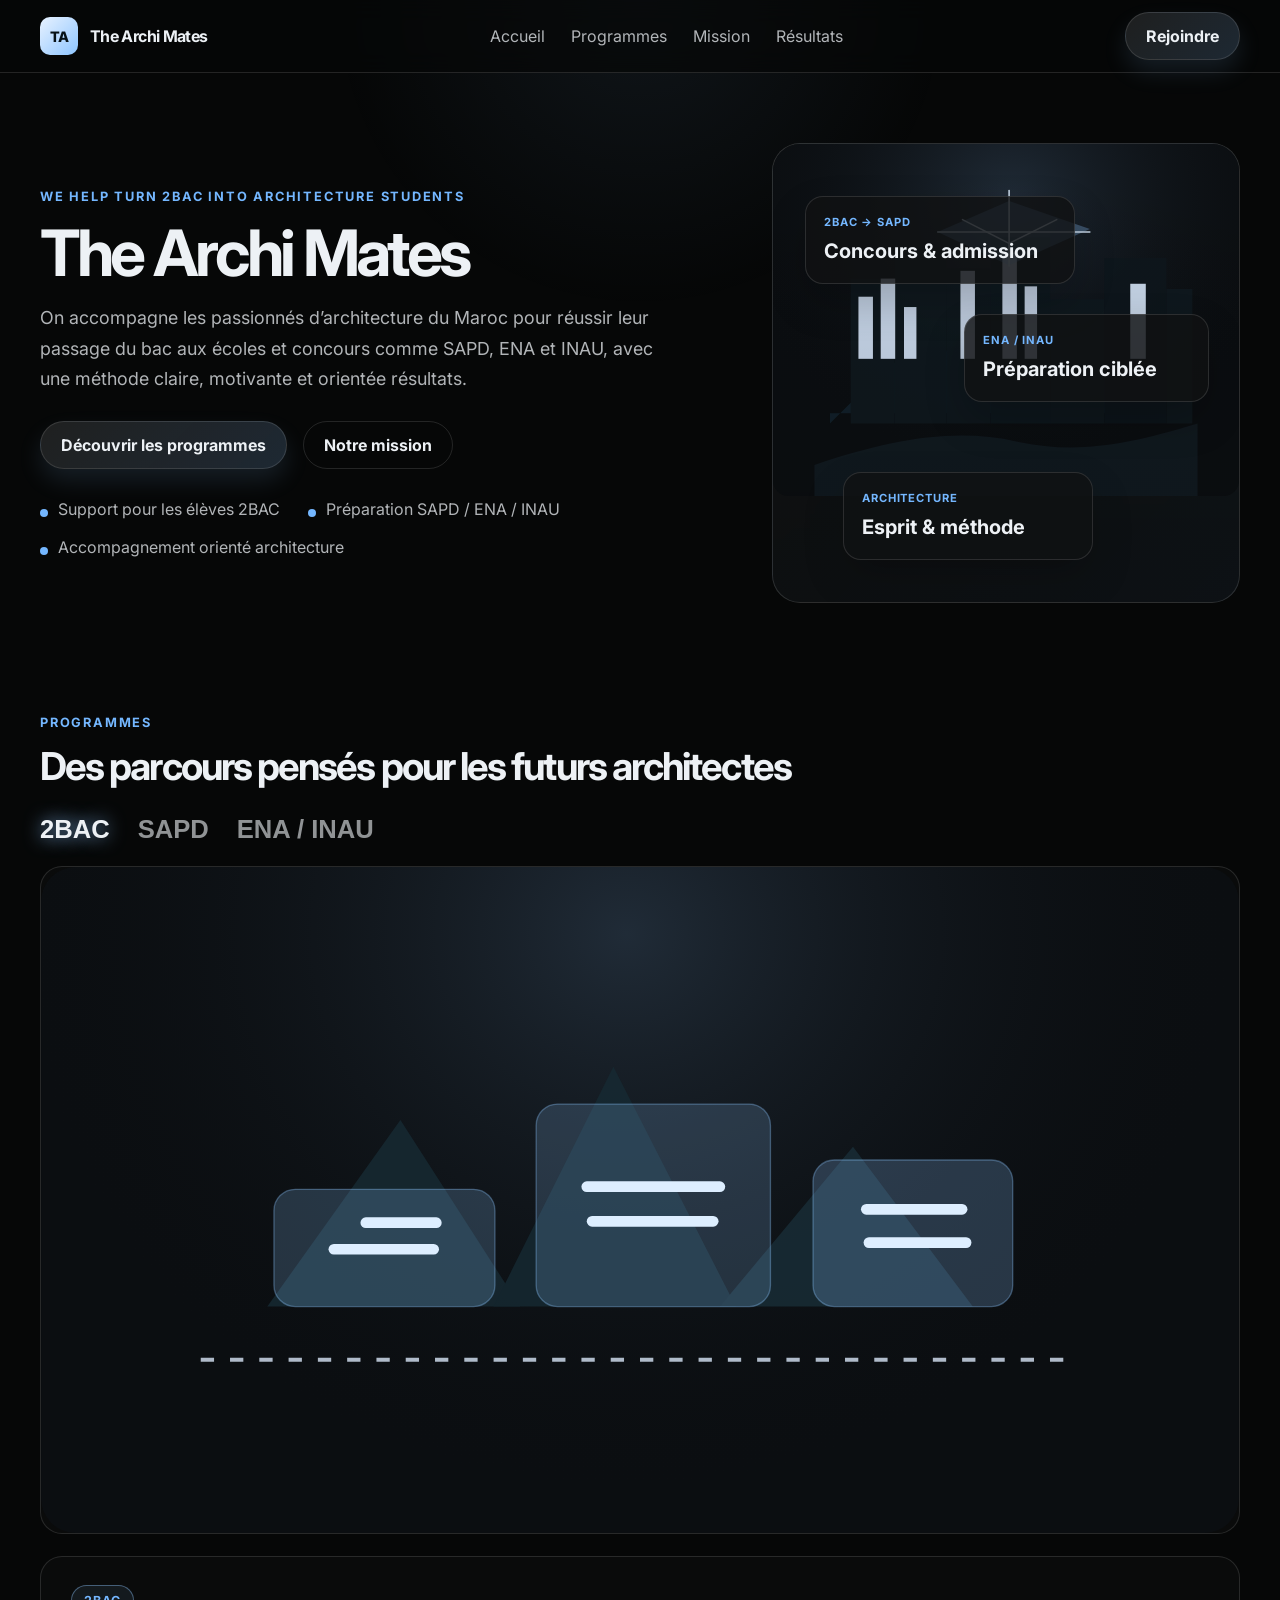
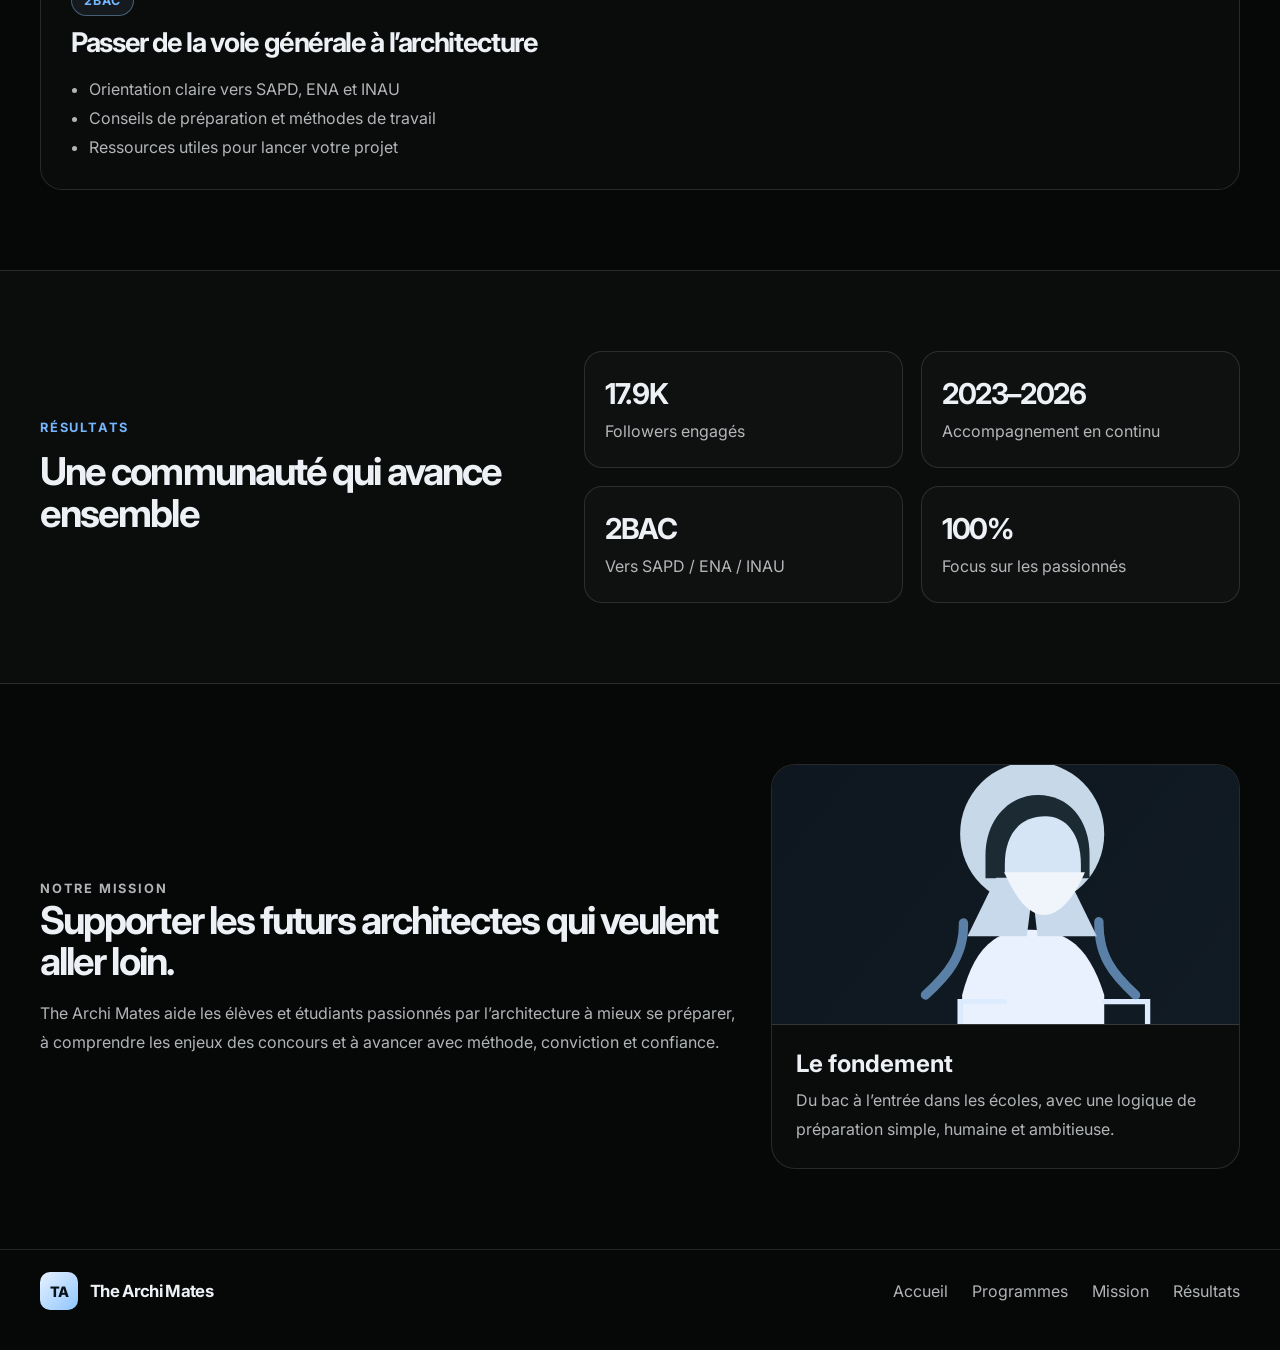
==== index.html @ 54a51231 "first commit" ====
<!DOCTYPE html>
<html lang="fr">
  <head>
    <meta charset="UTF-8" />
    <meta name="viewport" content="width=device-width, initial-scale=1.0" />
    <title>The Archimates</title>
    <meta name="description" content="The Archimates — La plateforme des futurs architectes au Maroc." />
    <link rel="preconnect" href="https://fonts.googleapis.com" />
    <link rel="preconnect" href="https://fonts.gstatic.com" crossorigin />
    <link href="https://fonts.googleapis.com/css2?family=Inter:wght@400;500;600;700;800;900&display=swap" rel="stylesheet" />
    <link rel="stylesheet" href="styles.css" />
  </head>
  <body>
    <header class="topbar">
      <div class="container nav-wrap">
        <div class="brand">
          <div class="brand-mark">TA</div>
          <span>The Archi Mates</span>
        </div>

        <nav class="main-nav" aria-label="Navigation principale">
          <a href="#accueil">Accueil</a>
          <a href="#programmes">Programmes</a>
          <a href="#missions">Mission</a>
          <a href="#resultats">Résultats</a>
        </nav>

        <a href="#programmes" class="button button-primary">Rejoindre</a>
      </div>
    </header>

    <main id="accueil">
      <section class="hero">
        <div class="container hero-grid">
          <div class="hero-copy">
            <p class="eyebrow">We help turn 2BAC into architecture students</p>
            <h1>The Archi Mates</h1>
            <p class="subtitle">
              On accompagne les passionnés d’architecture du Maroc pour réussir leur passage du bac aux écoles et concours
              comme SAPD, ENA et INAU, avec une méthode claire, motivante et orientée résultats.
            </p>

            <div class="cta-row">
              <a href="#programmes" class="button button-primary">Découvrir les programmes</a>
              <a href="#missions" class="button button-secondary">Notre mission</a>
            </div>

            <ul class="trust-list">
              <li>Support pour les élèves 2BAC</li>
              <li>Préparation SAPD / ENA / INAU</li>
              <li>Accompagnement orienté architecture</li>
            </ul>
          </div>

          <div class="hero-visual" aria-label="Illustration de The Archi Mates">
            <img src="assets/hero-architecture.svg" alt="Illustration architecturale The Archi Mates" />
            <div class="visual-card card-one">
              <span class="mini-label">2BAC → SAPD</span>
              <strong>Concours & admission</strong>
            </div>
            <div class="visual-card card-two">
              <span class="mini-label">ENA / INAU</span>
              <strong>Préparation ciblée</strong>
            </div>
            <div class="visual-card card-three">
              <span class="mini-label">Architecture</span>
              <strong>Esprit & méthode</strong>
            </div>
          </div>
        </div>
      </section>

      <section class="section container" id="programmes">
        <div class="section-heading">
          <p class="eyebrow">Programmes</p>
          <h2>Des parcours pensés pour les futurs architectes</h2>
        </div>

        <div class="tabs-wrap" aria-label="Programmes par profil">
          <div class="profile-tabs" role="tablist">
            <button class="tab active" type="button" data-profile="bachelier" aria-selected="true">2BAC</button>
            <button class="tab" type="button" data-profile="etudiant" aria-selected="false">SAPD</button>
            <button class="tab" type="button" data-profile="architecte" aria-selected="false">ENA / INAU</button>
          </div>
        </div>

        <div class="profile-panels">
          <div class="program-visual-wrap">
            <img src="assets/programmes-visual.svg" alt="Visual of programmes" />
          </div>

          <article class="profile-panel active" data-panel="bachelier">
            <div class="panel-header">
              <span class="pill">2BAC</span>
              <h3>Passer de la voie générale à l’architecture</h3>
            </div>
            <ul>
              <li>Orientation claire vers SAPD, ENA et INAU</li>
              <li>Conseils de préparation et méthodes de travail</li>
              <li>Ressources utiles pour lancer votre projet</li>
            </ul>
          </article>

          <article class="profile-panel" data-panel="etudiant">
            <div class="panel-header">
              <span class="pill">SAPD</span>
              <h3>Renforcer son dossier et sa préparation</h3>
            </div>
            <ul>
              <li>Préparation ciblée aux concours et admissions</li>
              <li>Approche pratique pour mieux comprendre les épreuves</li>
              <li>Suivi motivant pour progresser avec confiance</li>
            </ul>
          </article>

          <article class="profile-panel" data-panel="architecte">
            <div class="panel-header">
              <span class="pill">ENA / INAU</span>
              <h3>Se donner les meilleures chances d’intégration</h3>
            </div>
            <ul>
              <li>Accompagnement sur les attentes institutionnelles</li>
              <li>Conseils pour développer une vraie préparation</li>
              <li>Support pour les profils ambitieux et motivés</li>
            </ul>
          </article>
        </div>
      </section>

      <section class="section dark-section" id="resultats">
        <div class="container results-grid">
          <div class="section-heading left">
            <p class="eyebrow">Résultats</p>
            <h2>Une communauté qui avance ensemble</h2>
          </div>

          <div class="stats-grid">
            <div class="stat-card">
              <strong>17.9K</strong>
              <span>Followers engagés</span>
            </div>
            <div class="stat-card">
              <strong>2023–2026</strong>
              <span>Accompagnement en continu</span>
            </div>
            <div class="stat-card">
              <strong>2BAC</strong>
              <span>Vers SAPD / ENA / INAU</span>
            </div>
            <div class="stat-card">
              <strong>100%</strong>
              <span>Focus sur les passionnés</span>
            </div>
          </div>
        </div>
      </section>

      <section class="section container" id="missions">
        <div class="mission-grid">
          <div>
            <p class="eyebrow">Notre mission</p>
            <h2>Supporter les futurs architectes qui veulent aller loin.</h2>
            <p>
              The Archi Mates aide les élèves et étudiants passionnés par l’architecture à mieux se préparer, à comprendre les
              enjeux des concours et à avancer avec méthode, conviction et confiance.
            </p>
          </div>

          <div class="founder-card">
            <img src="assets/founder-portrait.svg" alt="Portrait du fondateur" class="founder-image" />
            <div class="founder-copy">
              <h3>Le fondement</h3>
              <p>Du bac à l’entrée dans les écoles, avec une logique de préparation simple, humaine et ambitieuse.</p>
            </div>
          </div>
        </div>
      </section>
    </main>

    <footer class="site-footer">
      <div class="container footer-wrap">
        <div>
          <div class="brand footer-brand">
            <div class="brand-mark">TA</div>
            <span>The Archi Mates</span>
          </div>
        </div>

        <div class="footer-links">
          <a href="#accueil">Accueil</a>
          <a href="#programmes">Programmes</a>
          <a href="#missions">Mission</a>
          <a href="#resultats">Résultats</a>
        </div>
      </div>
    </footer>

    <script src="script.js"></script>
  </body>
</html>
---- styles.css ----
:root {
  --bg: #060707;
  --bg-soft: #101213;
  --panel: rgba(255, 255, 255, 0.04);
  --panel-strong: rgba(255, 255, 255, 0.06);
  --line: rgba(255, 255, 255, 0.12);
  --text: #edf1f5;
  --muted: rgba(237, 241, 245, 0.74);
  --soft: rgba(237, 241, 245, 0.6);
  --accent: #8ec5ff;
  --accent-strong: #74b7ff;
  --shadow: rgba(0, 0, 0, 0.35);
}

* {
  box-sizing: border-box;
}

html {
  scroll-behavior: smooth;
}

body {
  margin: 0;
  background: var(--bg);
  color: var(--text);
  font-family: "Inter", "Segoe UI", sans-serif;
}

img {
  max-width: 100%;
  display: block;
}

body::before {
  content: "";
  position: fixed;
  inset: 0;
  background: radial-gradient(circle at top, rgba(142, 197, 255, 0.08), transparent 28%);
  pointer-events: none;
}

.container {
  width: min(1200px, calc(100% - 40px));
  margin: 0 auto;
}

.topbar {
  position: sticky;
  top: 0;
  z-index: 10;
  background: rgba(6, 7, 7, 0.72);
  backdrop-filter: blur(12px);
  border-bottom: 1px solid var(--line);
}

.nav-wrap {
  display: flex;
  align-items: center;
  justify-content: space-between;
  min-height: 72px;
  gap: 20px;
}

.brand {
  display: inline-flex;
  align-items: center;
  gap: 12px;
  font-weight: 700;
  letter-spacing: -0.04em;
}

.brand-mark {
  width: 38px;
  height: 38px;
  display: grid;
  place-items: center;
  background: linear-gradient(135deg, #e8f2ff, #8ec5ff);
  color: #081217;
  border-radius: 10px;
  font-size: 0.9rem;
  font-weight: 800;
}

.main-nav {
  display: flex;
  align-items: center;
  gap: 26px;
}

.main-nav a,
.footer-links a {
  color: var(--muted);
  text-decoration: none;
  transition: color 0.2s ease;
}

.main-nav a:hover,
.footer-links a:hover {
  color: var(--text);
}

.button {
  display: inline-flex;
  align-items: center;
  justify-content: center;
  min-height: 48px;
  padding: 0 20px;
  border-radius: 999px;
  border: 1px solid var(--line);
  text-decoration: none;
  font-weight: 700;
  transition: transform 0.2s ease, box-shadow 0.2s ease;
}

.button:hover {
  transform: translateY(-1px);
}

.button-primary {
  background: linear-gradient(135deg, rgba(255,255,255,0.1), rgba(142,197,255,0.18));
  color: var(--text);
  box-shadow: 0 12px 24px rgba(142, 197, 255, 0.12);
}

.button-secondary {
  background: transparent;
  color: var(--text);
}

.hero {
  padding: 70px 0 32px;
}

.hero-grid {
  display: grid;
  grid-template-columns: 1.2fr 0.8fr;
  align-items: center;
  gap: 30px;
}

.eyebrow {
  margin: 0 0 16px;
  font-size: 0.8rem;
  letter-spacing: 0.14em;
  text-transform: uppercase;
  color: var(--accent-strong);
  font-weight: 700;
}

h1 {
  margin: 0;
  font-size: clamp(2.6rem, 5vw, 5rem);
  line-height: 1.02;
  letter-spacing: -0.06em;
}

.subtitle {
  max-width: 640px;
  margin-top: 18px;
  color: var(--muted);
  font-size: 1.12rem;
  line-height: 1.7;
}

.cta-row {
  display: flex;
  flex-wrap: wrap;
  gap: 16px;
  margin-top: 26px;
}

.trust-list {
  list-style: none;
  margin: 30px 0 0;
  padding: 0;
  display: flex;
  flex-wrap: wrap;
  gap: 18px 28px;
  color: var(--muted);
}

.trust-list li {
  position: relative;
  padding-left: 18px;
}

.trust-list li::before {
  content: "";
  position: absolute;
  left: 0;
  top: 0.62em;
  width: 8px;
  height: 8px;
  border-radius: 50%;
  background: var(--accent-strong);
}

.hero-visual {
  position: relative;
  min-height: 460px;
  border: 1px solid var(--line);
  border-radius: 28px;
  background: linear-gradient(135deg, rgba(255,255,255,0.04), rgba(142,197,255,0.07));
  overflow: hidden;
}

.hero-visual img {
  width: 100%;
  height: 100%;
  object-fit: cover;
  display: block;
}

.hero-visual::before {
  content: "";
  position: absolute;
  inset: 0;
  background: linear-gradient(180deg, rgba(0,0,0,0), rgba(0,0,0,0.14));
}

.visual-card {
  position: absolute;
  display: flex;
  flex-direction: column;
  gap: 8px;
  background: rgba(16, 18, 19, 0.82);
  border: 1px solid var(--line);
  border-radius: 18px;
  padding: 18px 18px;
  box-shadow: 0 18px 40px rgba(0,0,0,0.2);
}

.card-one {
  left: 32px;
  top: 52px;
  width: 270px;
}

.card-two {
  right: 30px;
  top: 170px;
  width: 245px;
}

.card-three {
  left: 70px;
  bottom: 42px;
  width: 250px;
}

.mini-label {
  font-size: 0.7rem;
  text-transform: uppercase;
  letter-spacing: 0.08em;
  color: var(--accent-strong);
  font-weight: 700;
}

.visual-card strong {
  font-size: 1.25rem;
  line-height: 1.4;
}

.section {
  padding: 80px 0;
}

.section-heading {
  margin-bottom: 28px;
}

.section-heading h2 {
  margin: 0;
  font-size: clamp(2rem, 3vw, 3rem);
  line-height: 1.08;
  letter-spacing: -0.05em;
}

.tabs-wrap {
  margin-bottom: 22px;
}

.profile-tabs {
  display: flex;
  flex-wrap: wrap;
  gap: 18px 28px;
}

.tab {
  background: transparent;
  color: var(--soft);
  border: none;
  font-size: clamp(1.2rem, 2vw, 2rem);
  font-weight: 700;
  cursor: pointer;
  padding: 0;
  transition: color 0.2s ease, transform 0.2s ease;
}

.tab:hover {
  color: var(--text);
}

.tab.active {
  color: var(--text);
  text-shadow: 0 0 18px rgba(142,197,255,0.8);
}

.program-visual-wrap {
  margin-bottom: 22px;
  border: 1px solid var(--line);
  border-radius: 22px;
  overflow: hidden;
  background: rgba(255,255,255,0.02);
}

.program-visual-wrap img {
  display: block;
  width: 100%;
  height: auto;
}

.profile-panel {
  display: none;
  padding: 28px 30px;
  border: 1px solid var(--line);
  border-radius: 22px;
  background: rgba(255, 255, 255, 0.02);
}

.profile-panel.active {
  display: block;
}

.panel-header {
  display: flex;
  flex-direction: column;
  gap: 10px;
  margin-bottom: 16px;
}

.pill {
  display: inline-flex;
  width: fit-content;
  padding: 7px 12px;
  border-radius: 999px;
  border: 1px solid rgba(142,197,255,0.4);
  background: rgba(142,197,255,0.08);
  color: var(--accent-strong);
  font-size: 0.78rem;
  font-weight: 700;
  letter-spacing: 0.08em;
  text-transform: uppercase;
}

.profile-panel h3 {
  margin: 0;
  font-size: clamp(1.7rem, 2vw, 2.5rem);
  letter-spacing: -0.05em;
}

.profile-panel ul {
  margin: 0;
  padding-left: 18px;
  color: var(--muted);
  line-height: 1.8;
}

.dark-section {
  background: rgba(255, 255, 255, 0.02);
  border-top: 1px solid var(--line);
  border-bottom: 1px solid var(--line);
}

.results-grid {
  display: grid;
  grid-template-columns: 1fr 1.3fr;
  gap: 20px 40px;
  align-items: center;
}

.left {
  margin: 0;
}

.stats-grid {
  display: grid;
  grid-template-columns: repeat(2, minmax(180px, 1fr));
  gap: 18px;
}

.stat-card {
  padding: 24px 20px;
  border: 1px solid var(--line);
  border-radius: 18px;
  background: rgba(255,255,255,0.02);
}

.stat-card strong {
  display: block;
  font-size: clamp(1.8rem, 2vw, 2.5rem);
  margin-bottom: 8px;
  letter-spacing: -0.05em;
}

.stat-card span {
  color: var(--muted);
  line-height: 1.5;
}

.mission-grid {
  display: grid;
  grid-template-columns: 1.2fr 0.8fr;
  gap: 28px;
  align-items: center;
}

.mission-grid h2 {
  margin: 0 0 16px;
  font-size: clamp(2.2rem, 3vw, 3.2rem);
  line-height: 1.08;
  letter-spacing: -0.05em;
}

.mission-grid p {
  color: var(--muted);
  line-height: 1.8;
  margin: 0;
}

.founder-card {
  border: 1px solid var(--line);
  border-radius: 24px;
  overflow: hidden;
  background: rgba(255,255,255,0.02);
}

.founder-image {
  display: block;
  width: 100%;
  height: 260px;
  object-fit: cover;
  background: linear-gradient(135deg, rgba(255,255,255,0.06), rgba(142,197,255,0.12));
  border-bottom: 1px solid var(--line);
}

.founder-copy {
  padding: 24px;
}

.founder-copy h3 {
  margin: 0 0 8px;
  font-size: 1.5rem;
}

.site-footer {
  border-top: 1px solid var(--line);
  padding: 22px 0 40px;
}

.footer-wrap {
  display: flex;
  justify-content: space-between;
  align-items: center;
  gap: 20px;
}

.footer-brand {
  font-size: 1.05rem;
}

.footer-links {
  display: flex;
  flex-wrap: wrap;
  gap: 16px 24px;
}

@media (max-width: 860px) {
  .nav-wrap,
  .hero-grid,
  .results-grid,
  .mission-grid,
  .footer-wrap {
    grid-template-columns: 1fr;
    display: grid;
  }

  .nav-wrap {
    justify-content: stretch;
    padding: 16px 0;
  }

  .main-nav {
    overflow-x: auto;
    white-space: nowrap;
    gap: 18px;
  }

  .button {
    width: fit-content;
  }

  .hero {
    padding-top: 50px;
  }
}

@media (max-width: 640px) {
  .container {
    width: min(100% - 24px, 1200px);
  }

  .button {
    width: 100%;
  }

  .cta-row {
    flex-direction: column;
  }

  .stats-grid {
    grid-template-columns: 1fr;
  }

  .hero-visual {
    min-height: 360px;
  }

  .card-one,
  .card-two,
  .card-three {
    width: calc(100% - 40px);
    left: 20px;
    right: 20px;
  }

  .card-one { top: 30px; }
  .card-two { top: 160px; }
  .card-three { bottom: 24px; }
}
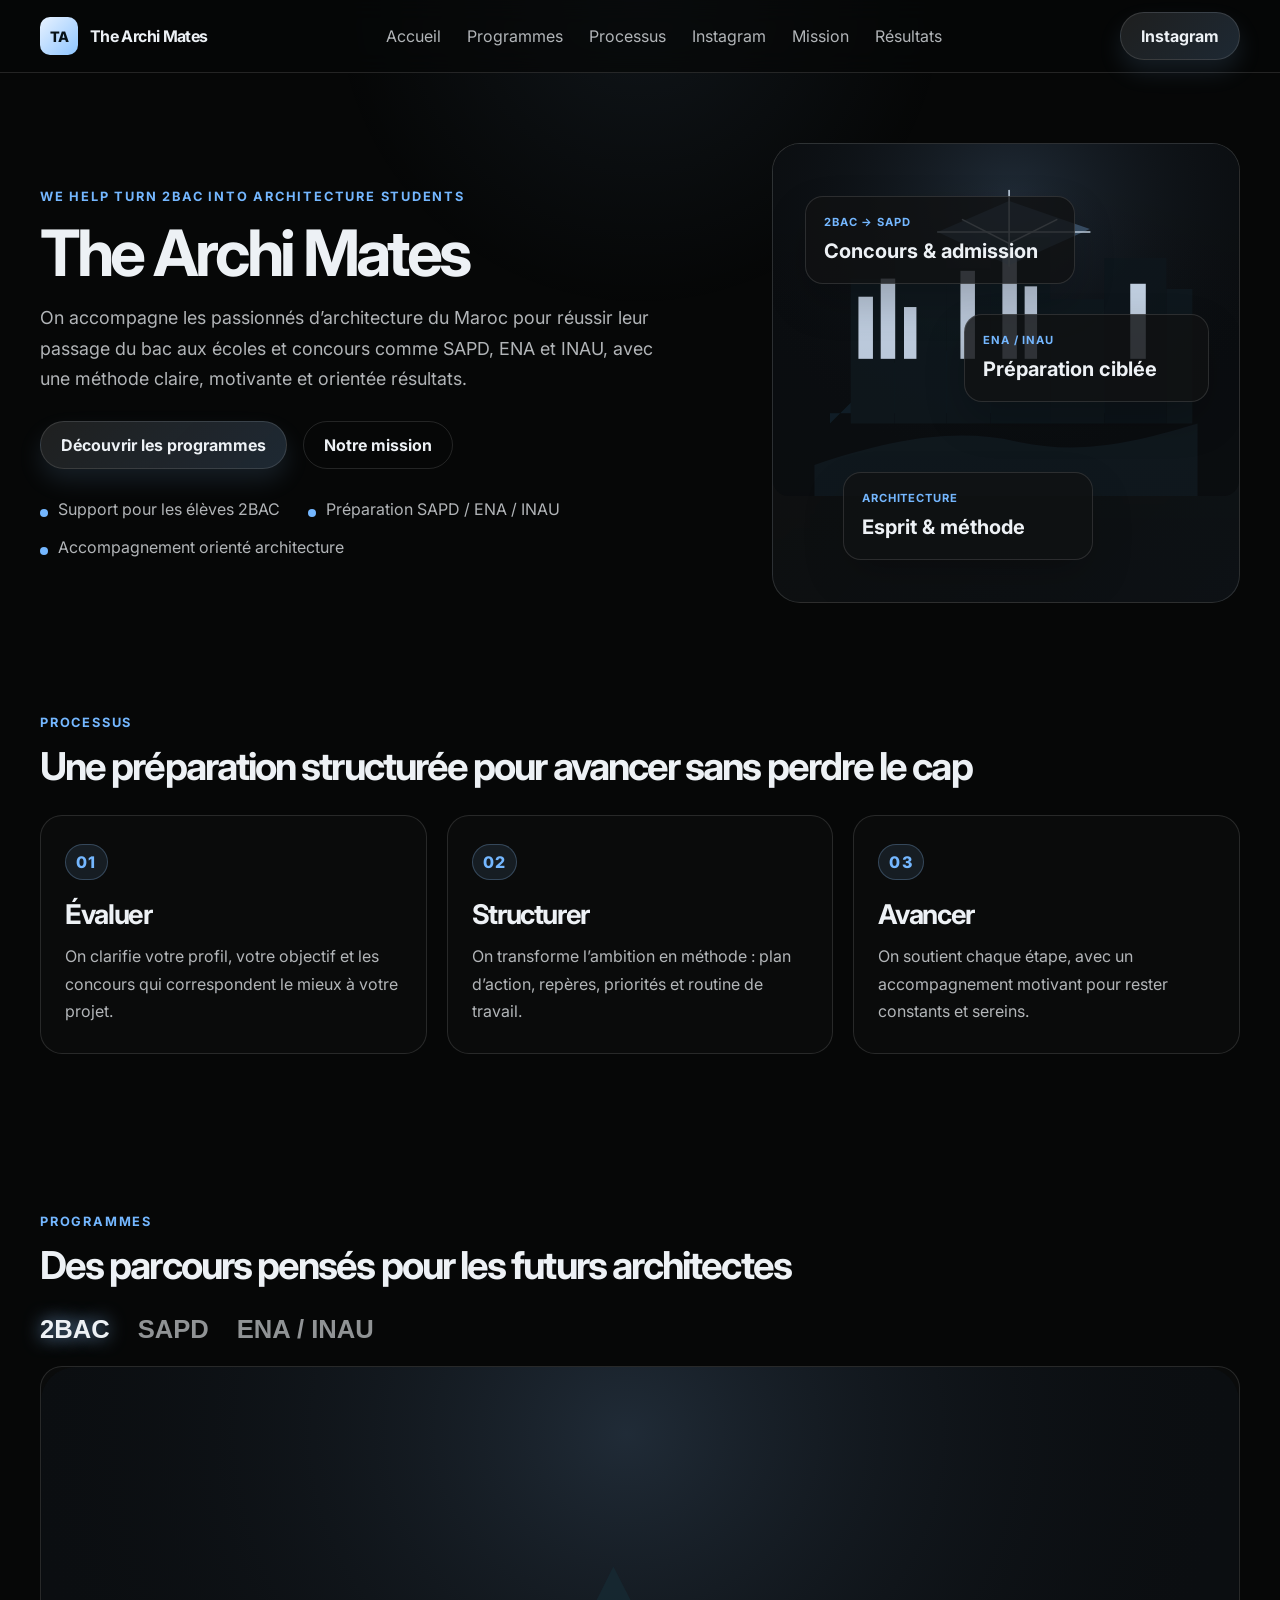
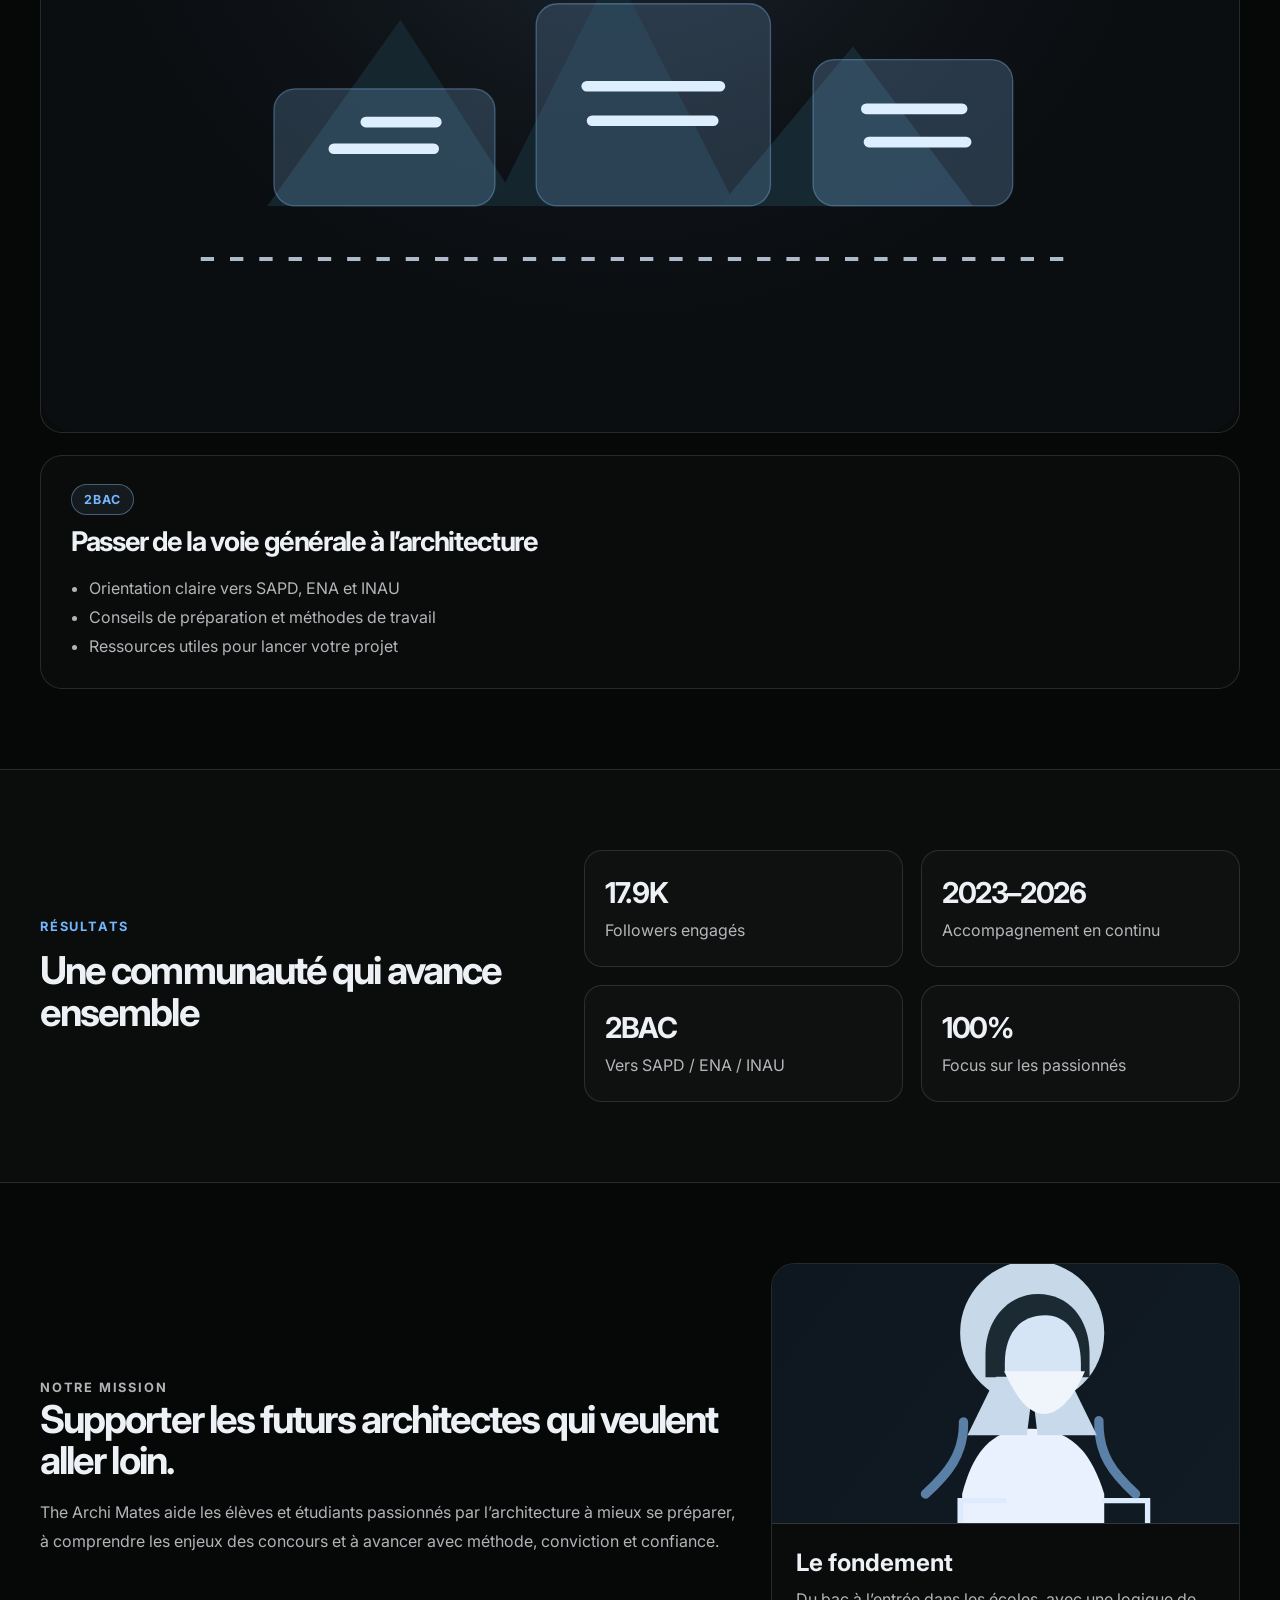
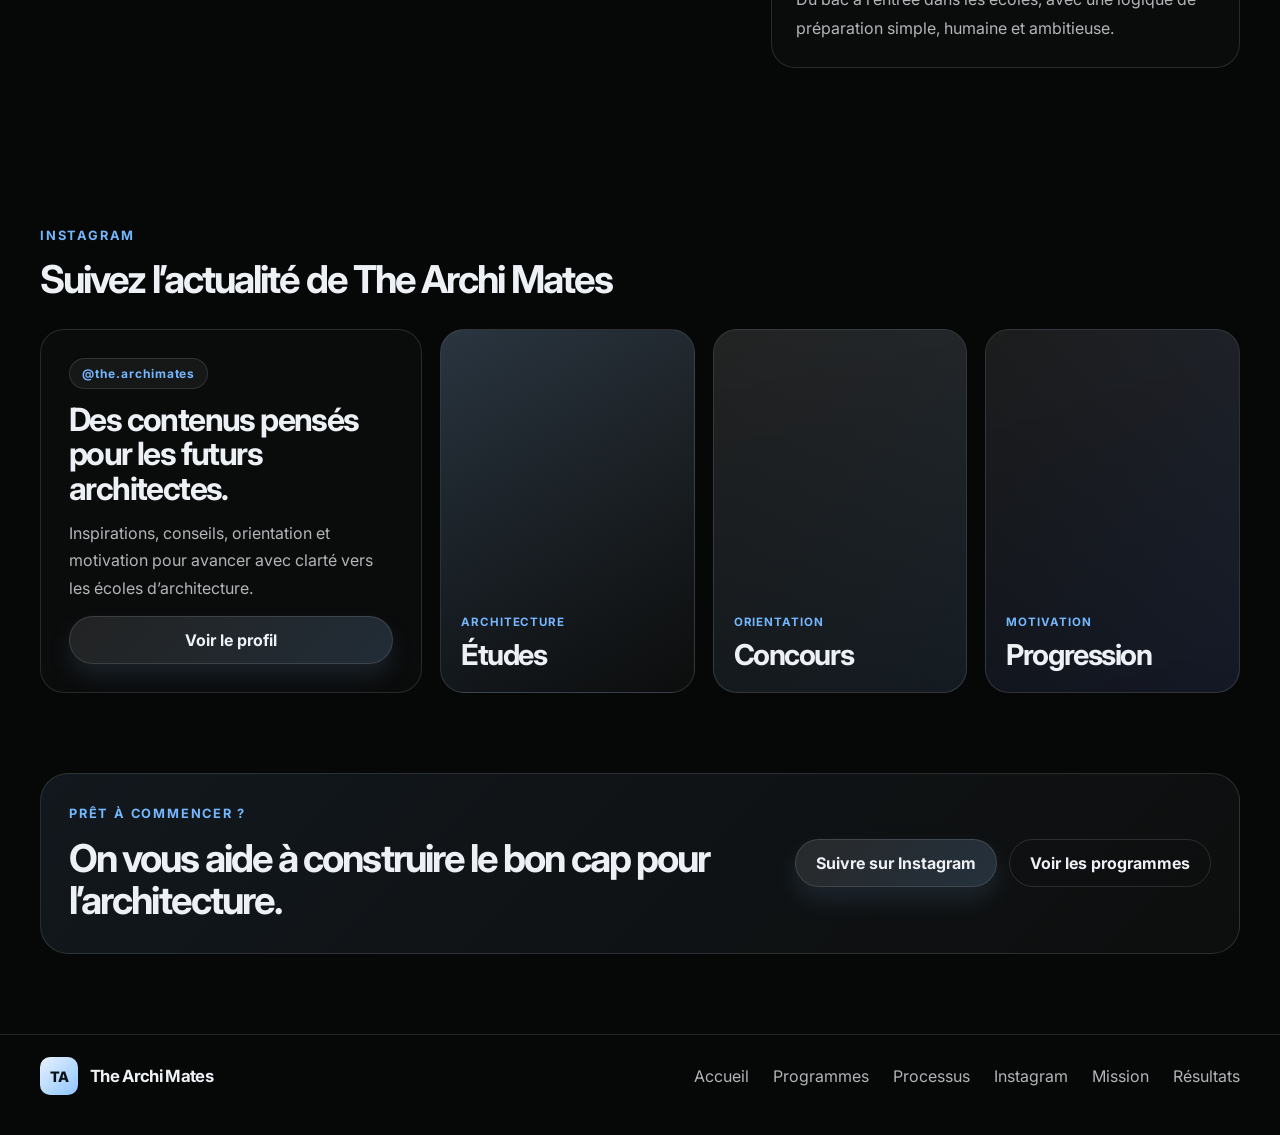
==== commit f707efe6: "last changes" ====
--- a/index.html
+++ b/index.html
@@ -3,8 +3,20 @@
   <head>
     <meta charset="UTF-8" />
     <meta name="viewport" content="width=device-width, initial-scale=1.0" />
-    <title>The Archimates</title>
-    <meta name="description" content="The Archimates — La plateforme des futurs architectes au Maroc." />
+    <title>The Archi Mates | Préparation architecture Maroc</title>
+    <meta name="description" content="The Archi Mates aide les étudiants marocains à préparer SAPD, ENA, INAU et le passage du bac vers l’architecture." />
+    <meta name="keywords" content="architecture maroc, SAPD, ENA, INAU, préparation architecture, bac architecture, The Archi Mates" />
+    <meta name="robots" content="index, follow" />
+    <link rel="canonical" href="https://thearchimates.com/" />
+    <meta property="og:title" content="The Archi Mates" />
+    <meta property="og:description" content="Préparation architecture au Maroc : SAPD, ENA, INAU, bac et accompagnement pour les futurs architectes." />
+    <meta property="og:type" content="website" />
+    <meta property="og:image" content="assets/hero-architecture.svg" />
+    <meta property="og:url" content="https://thearchimates.com/" />
+    <meta name="twitter:card" content="summary_large_image" />
+    <meta name="twitter:title" content="The Archi Mates" />
+    <meta name="twitter:description" content="Accompagnement des futurs architectes au Maroc." />
+    <link rel="sitemap" type="application/xml" href="/sitemap.xml" />
     <link rel="preconnect" href="https://fonts.googleapis.com" />
     <link rel="preconnect" href="https://fonts.gstatic.com" crossorigin />
     <link href="https://fonts.googleapis.com/css2?family=Inter:wght@400;500;600;700;800;900&display=swap" rel="stylesheet" />
@@ -21,11 +33,13 @@
         <nav class="main-nav" aria-label="Navigation principale">
           <a href="#accueil">Accueil</a>
           <a href="#programmes">Programmes</a>
+          <a href="#processus">Processus</a>
+          <a href="#instagram">Instagram</a>
           <a href="#missions">Mission</a>
           <a href="#resultats">Résultats</a>
         </nav>
 
-        <a href="#programmes" class="button button-primary">Rejoindre</a>
+        <a href="https://www.instagram.com/the.archimates" target="_blank" rel="noreferrer" class="button button-primary">Instagram</a>
       </div>
     </header>
 
@@ -70,6 +84,33 @@
         </div>
       </section>
 
+      <section class="section container" id="processus">
+        <div class="section-heading">
+          <p class="eyebrow">Processus</p>
+          <h2>Une préparation structurée pour avancer sans perdre le cap</h2>
+        </div>
+
+        <div class="process-grid">
+          <article class="process-card">
+            <span class="step-no">01</span>
+            <h3>Évaluer</h3>
+            <p>On clarifie votre profil, votre objectif et les concours qui correspondent le mieux à votre projet.</p>
+          </article>
+
+          <article class="process-card">
+            <span class="step-no">02</span>
+            <h3>Structurer</h3>
+            <p>On transforme l’ambition en méthode : plan d’action, repères, priorités et routine de travail.</p>
+          </article>
+
+          <article class="process-card">
+            <span class="step-no">03</span>
+            <h3>Avancer</h3>
+            <p>On soutient chaque étape, avec un accompagnement motivant pour rester constants et sereins.</p>
+          </article>
+        </div>
+      </section>
+
       <section class="section container" id="programmes">
         <div class="section-heading">
           <p class="eyebrow">Programmes</p>
@@ -175,6 +216,51 @@
           </div>
         </div>
       </section>
+
+      <section class="section container" id="instagram">
+        <div class="section-heading">
+          <p class="eyebrow">Instagram</p>
+          <h2>Suivez l’actualité de The Archi Mates</h2>
+        </div>
+
+        <div class="instagram-grid">
+          <div class="instagram-feature">
+            <span class="insta-tag">@the.archimates</span>
+            <h3>Des contenus pensés pour les futurs architectes.</h3>
+            <p>Inspirations, conseils, orientation et motivation pour avancer avec clarté vers les écoles d’architecture.</p>
+            <a href="https://www.instagram.com/the.archimates" target="_blank" rel="noreferrer" class="button button-primary">Voir le profil</a>
+          </div>
+
+          <div class="instagram-card insta-card-one">
+            <span>Architecture</span>
+            <strong>Études</strong>
+          </div>
+
+          <div class="instagram-card insta-card-two">
+            <span>Orientation</span>
+            <strong>Concours</strong>
+          </div>
+
+          <div class="instagram-card insta-card-three">
+            <span>Motivation</span>
+            <strong>Progression</strong>
+          </div>
+        </div>
+      </section>
+
+      <section class="section cta-section">
+        <div class="container cta-panel">
+          <div>
+            <p class="eyebrow">Prêt à commencer ?</p>
+            <h2>On vous aide à construire le bon cap pour l’architecture.</h2>
+          </div>
+
+          <div class="cta-buttons">
+            <a href="https://www.instagram.com/the.archimates" target="_blank" rel="noreferrer" class="button button-primary">Suivre sur Instagram</a>
+            <a href="#programmes" class="button button-secondary">Voir les programmes</a>
+          </div>
+        </div>
+      </section>
     </main>
 
     <footer class="site-footer">
@@ -189,6 +275,8 @@
         <div class="footer-links">
           <a href="#accueil">Accueil</a>
           <a href="#programmes">Programmes</a>
+          <a href="#processus">Processus</a>
+          <a href="#instagram">Instagram</a>
           <a href="#missions">Mission</a>
           <a href="#resultats">Résultats</a>
         </div>
--- a/styles.css
+++ b/styles.css
@@ -266,6 +266,43 @@
   padding: 80px 0;
 }
 
+.process-grid {
+  display: grid;
+  grid-template-columns: repeat(3, minmax(0, 1fr));
+  gap: 20px;
+}
+
+.process-card {
+  padding: 28px 24px;
+  border: 1px solid var(--line);
+  border-radius: 22px;
+  background: rgba(255, 255, 255, 0.02);
+}
+
+.step-no {
+  display: inline-flex;
+  margin-bottom: 18px;
+  padding: 7px 10px;
+  border-radius: 999px;
+  background: rgba(142,197,255,0.1);
+  border: 1px solid rgba(142,197,255,0.25);
+  color: var(--accent-strong);
+  font-weight: 800;
+  letter-spacing: 0.08em;
+}
+
+.process-card h3 {
+  margin: 0 0 12px;
+  font-size: 1.7rem;
+  letter-spacing: -0.05em;
+}
+
+.process-card p {
+  margin: 0;
+  color: var(--muted);
+  line-height: 1.7;
+}
+
 .section-heading {
   margin-bottom: 28px;
 }
@@ -454,6 +491,132 @@
   font-size: 1.5rem;
 }
 
+.instagram-grid {
+  display: grid;
+  grid-template-columns: 1.2fr 0.8fr 0.8fr 0.8fr;
+  gap: 18px;
+  align-items: stretch;
+}
+
+.instagram-feature,
+.instagram-card {
+  border: 1px solid var(--line);
+  border-radius: 24px;
+  background: rgba(255,255,255,0.02);
+}
+
+.instagram-feature {
+  padding: 28px;
+  display: flex;
+  flex-direction: column;
+  justify-content: center;
+  gap: 14px;
+}
+
+.insta-tag {
+  display: inline-flex;
+  width: fit-content;
+  padding: 7px 12px;
+  border-radius: 999px;
+  background: rgba(255,255,255,0.05);
+  border: 1px solid rgba(255,255,255,0.12);
+  color: var(--accent-strong);
+  font-size: 0.75rem;
+  font-weight: 700;
+  letter-spacing: 0.08em;
+  text-transform: lowercase;
+}
+
+.instagram-feature h3 {
+  margin: 0;
+  font-size: clamp(1.8rem, 2.5vw, 2.6rem);
+  letter-spacing: -0.05em;
+  line-height: 1.08;
+}
+
+.instagram-feature p {
+  margin: 0;
+  color: var(--muted);
+  line-height: 1.7;
+}
+
+.instagram-card {
+  min-height: 220px;
+  padding: 20px;
+  display: flex;
+  flex-direction: column;
+  justify-content: flex-end;
+  gap: 8px;
+  position: relative;
+  overflow: hidden;
+}
+
+.instagram-card::before {
+  content: "";
+  position: absolute;
+  inset: 0;
+  background: linear-gradient(180deg, rgba(255,255,255,0.04), rgba(0,0,0,0.18));
+}
+
+.instagram-card > * {
+  position: relative;
+  z-index: 1;
+}
+
+.insta-card-one {
+  background: linear-gradient(135deg, rgba(142,197,255,0.2), rgba(255,255,255,0.04));
+}
+
+.insta-card-two {
+  background: linear-gradient(135deg, rgba(255,255,255,0.08), rgba(142,197,255,0.14));
+}
+
+.insta-card-three {
+  background: linear-gradient(135deg, rgba(255,255,255,0.05), rgba(122, 154, 255, 0.16));
+}
+
+.instagram-card span {
+  font-size: 0.72rem;
+  letter-spacing: 0.08em;
+  text-transform: uppercase;
+  color: var(--accent-strong);
+  font-weight: 700;
+}
+
+.instagram-card strong {
+  font-size: 1.8rem;
+  letter-spacing: -0.05em;
+}
+
+.cta-section {
+  padding-top: 0;
+}
+
+.cta-panel {
+  display: flex;
+  align-items: center;
+  justify-content: space-between;
+  gap: 24px;
+  padding: 32px 28px;
+  border: 1px solid var(--line);
+  border-radius: 28px;
+  background: linear-gradient(135deg, rgba(142,197,255,0.09), rgba(255,255,255,0.03));
+}
+
+.cta-panel h2 {
+  margin: 0;
+  max-width: 650px;
+  font-size: clamp(2rem, 3vw, 3rem);
+  letter-spacing: -0.05em;
+  line-height: 1.1;
+}
+
+.cta-buttons {
+  display: flex;
+  flex-wrap: wrap;
+  gap: 12px;
+}
+
 .site-footer {
   border-top: 1px solid var(--line);
   padding: 22px 0 40px;
@@ -481,7 +644,8 @@
   .hero-grid,
   .results-grid,
   .mission-grid,
-  .footer-wrap {
+  .footer-wrap,
+  .cta-panel {
     grid-template-columns: 1fr;
     display: grid;
   }
@@ -489,6 +653,10 @@
   .nav-wrap {
     justify-content: stretch;
     padding: 16px 0;
+  }
+
+  .process-grid {
+    grid-template-columns: 1fr;
   }
 
   .main-nav {
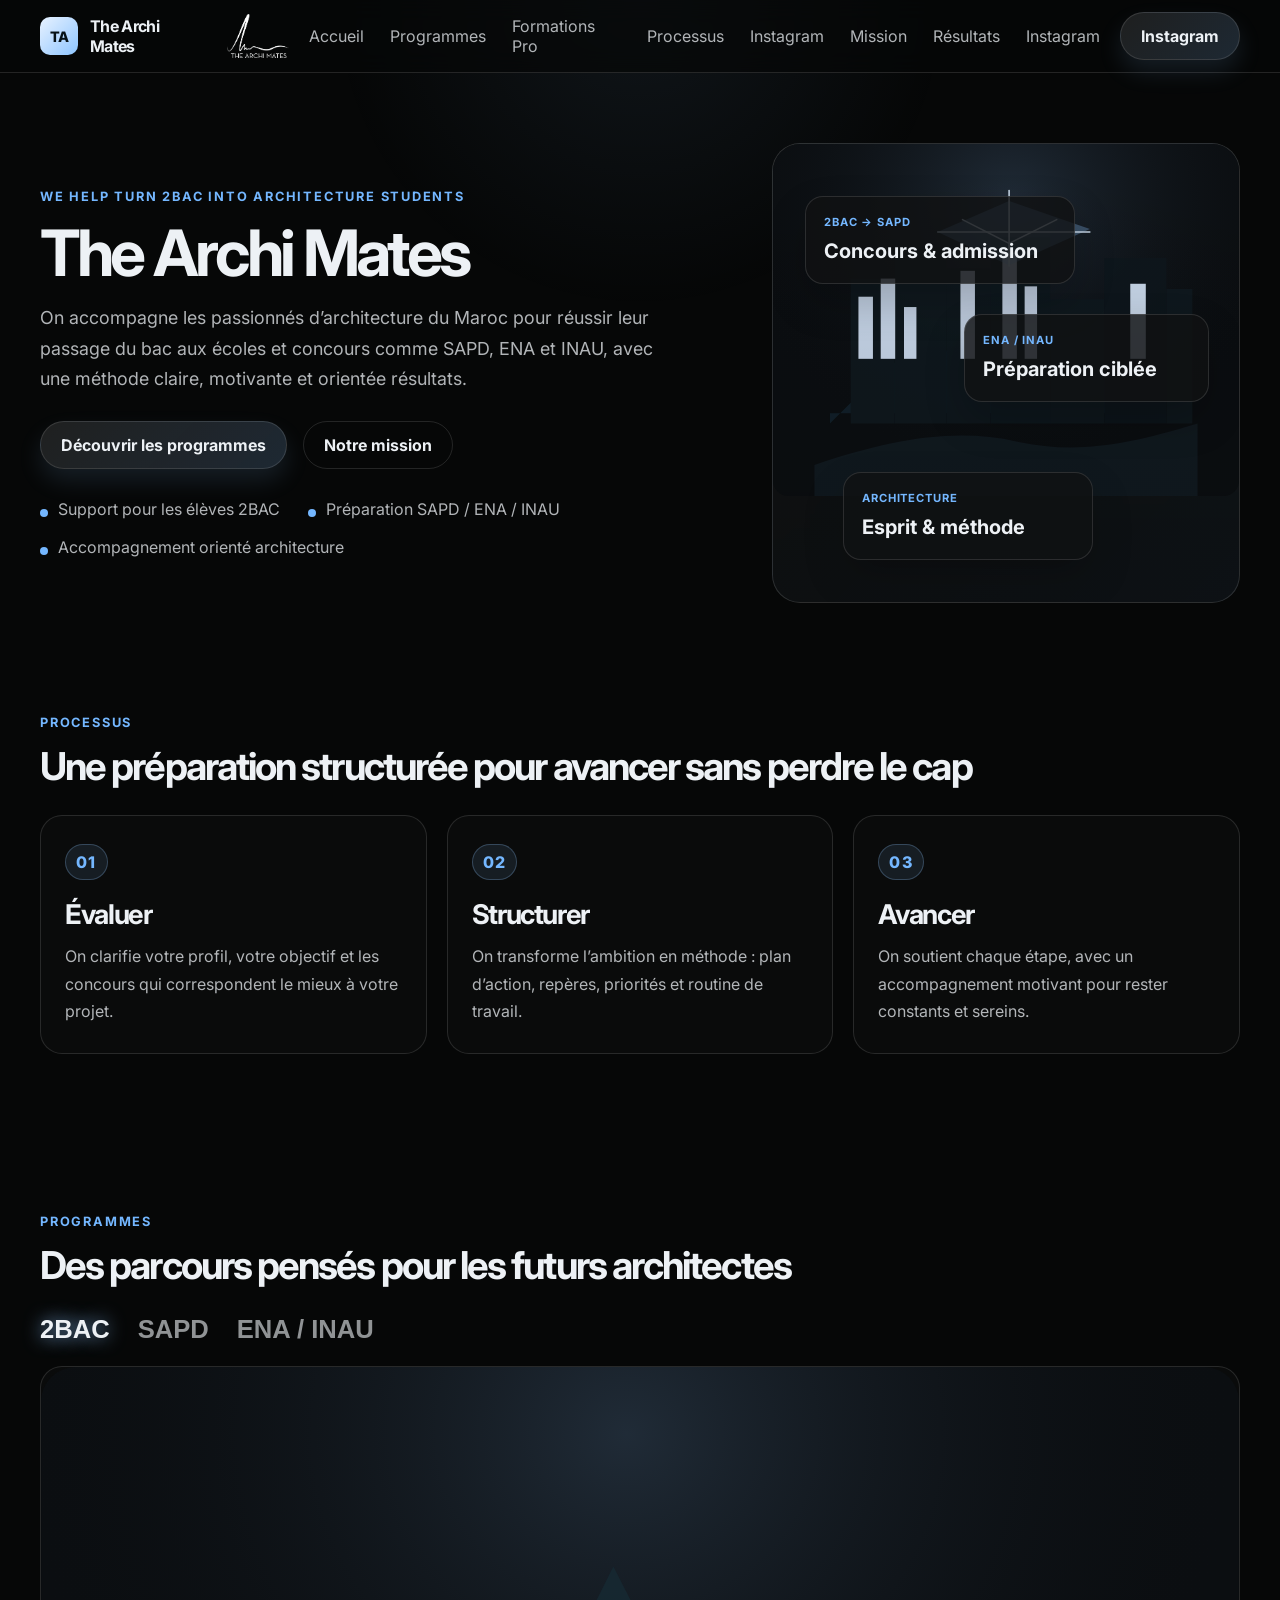
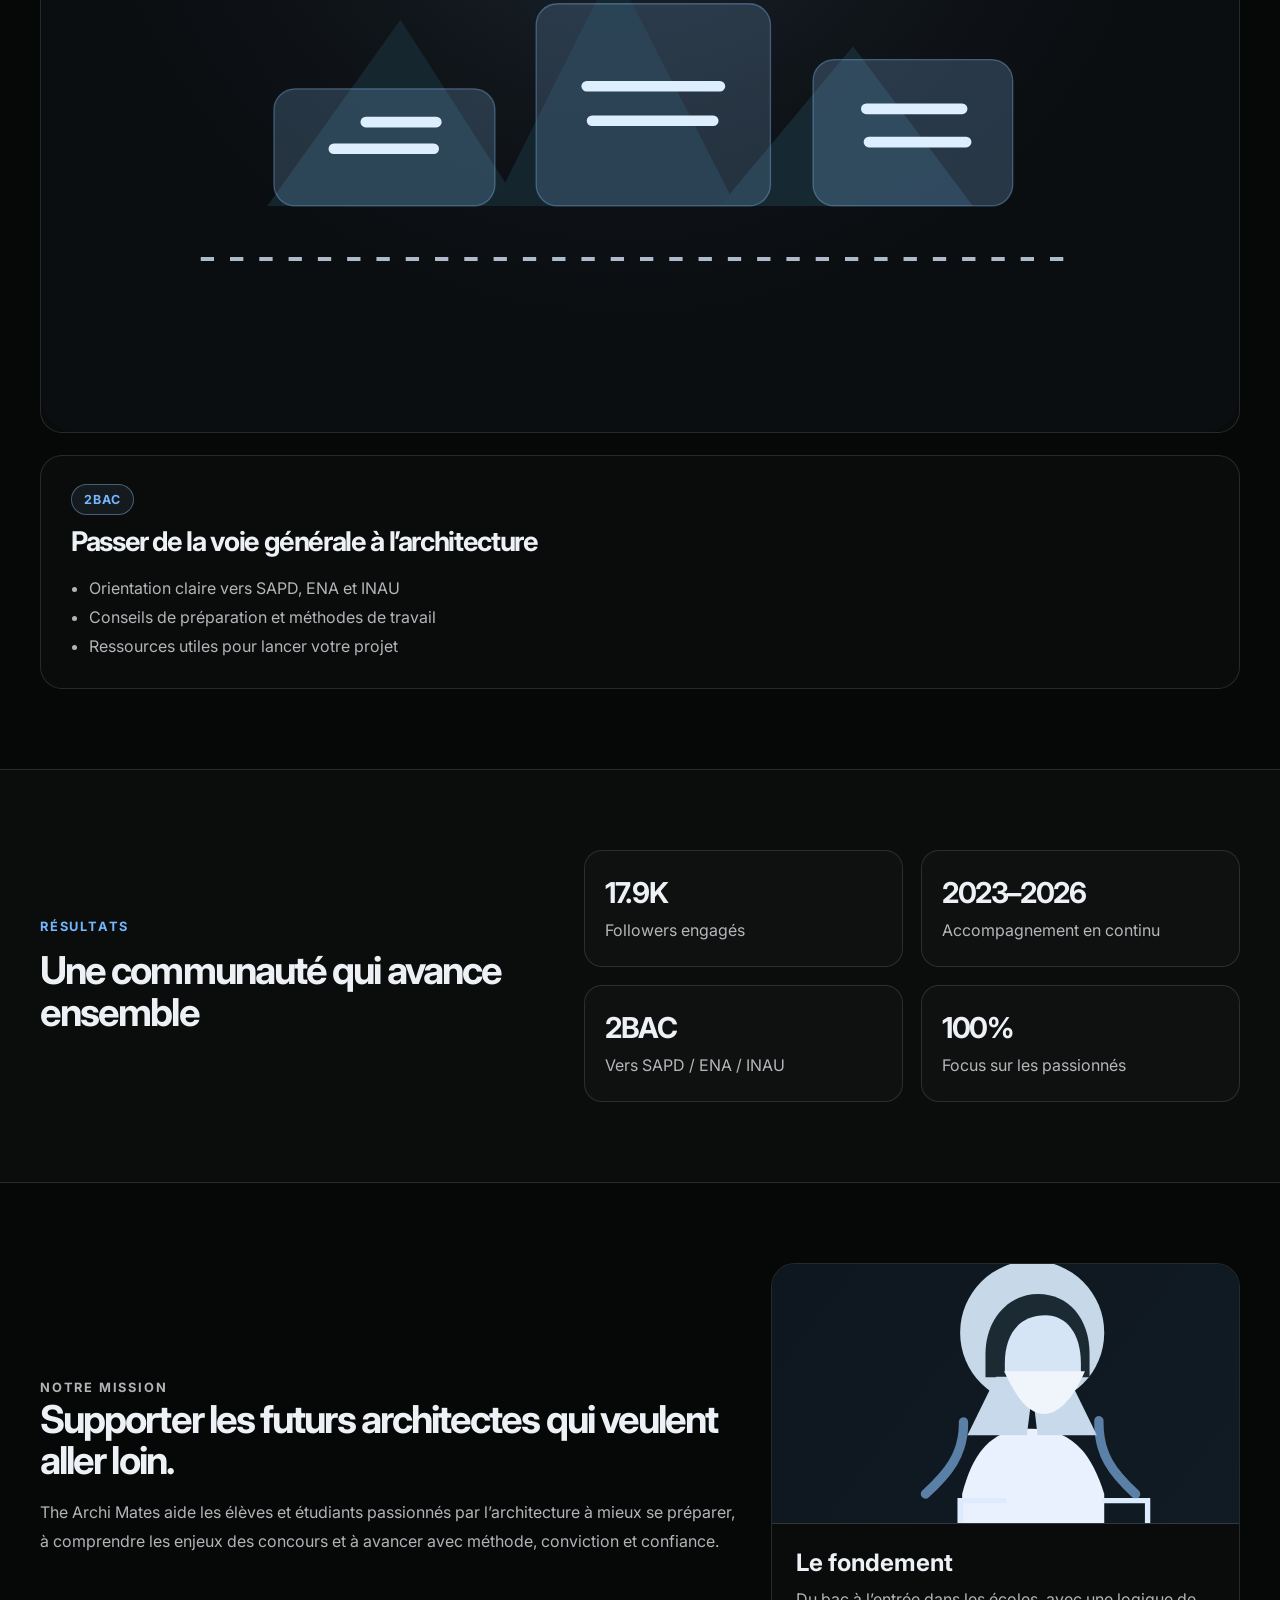
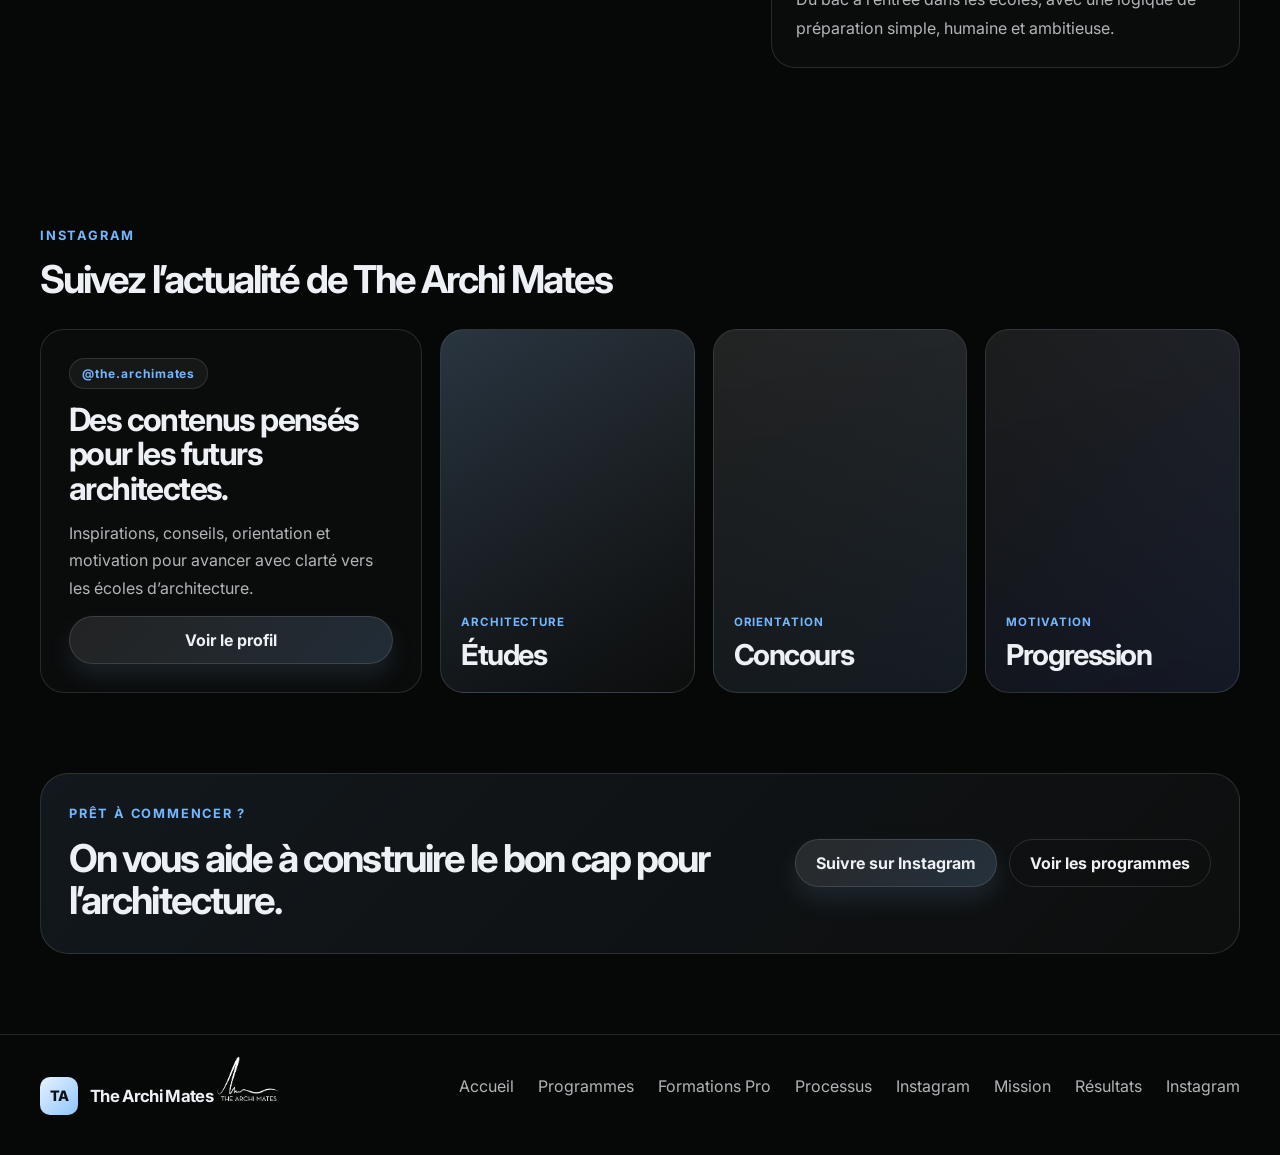
==== commit af0af671: "Add official logo, favicons suite, /pro/ landing page, and 404 error page" ====
--- a/index.html
+++ b/index.html
@@ -16,6 +16,10 @@
     <meta name="twitter:card" content="summary_large_image" />
     <meta name="twitter:title" content="The Archi Mates" />
     <meta name="twitter:description" content="Accompagnement des futurs architectes au Maroc." />
+    <link rel="icon" type="image/png" sizes="32x32" href="assets/favicon-32x32.png" />
+    <link rel="icon" type="image/png" sizes="16x16" href="assets/favicon-16x16.png" />
+    <link rel="shortcut icon" href="favicon.ico" />
+    <link rel="apple-touch-icon" sizes="180x180" href="assets/apple-touch-icon.png" />
     <link rel="sitemap" type="application/xml" href="/sitemap.xml" />
     <link rel="preconnect" href="https://fonts.googleapis.com" />
     <link rel="preconnect" href="https://fonts.gstatic.com" crossorigin />
@@ -29,14 +33,19 @@
           <div class="brand-mark">TA</div>
           <span>The Archi Mates</span>
         </div>
+        <a href="#accueil" class="brand" aria-label="The Archi Mates">
+          <img src="assets/logo-white-cropped.png" alt="The Archi Mates" class="brand-logo" />
+        </a>
 
         <nav class="main-nav" aria-label="Navigation principale">
           <a href="#accueil">Accueil</a>
           <a href="#programmes">Programmes</a>
+          <a href="/pro/">Formations Pro</a>
           <a href="#processus">Processus</a>
           <a href="#instagram">Instagram</a>
           <a href="#missions">Mission</a>
           <a href="#resultats">Résultats</a>
+          <a href="#instagram">Instagram</a>
         </nav>
 
         <a href="https://www.instagram.com/the.archimates" target="_blank" rel="noreferrer" class="button button-primary">Instagram</a>
@@ -270,15 +279,20 @@
             <div class="brand-mark">TA</div>
             <span>The Archi Mates</span>
           </div>
+          <a href="#accueil" class="brand footer-brand" aria-label="The Archi Mates">
+            <img src="assets/logo-white-cropped.png" alt="The Archi Mates" class="brand-logo" />
+          </a>
         </div>
 
         <div class="footer-links">
           <a href="#accueil">Accueil</a>
           <a href="#programmes">Programmes</a>
+          <a href="/pro/">Formations Pro</a>
           <a href="#processus">Processus</a>
           <a href="#instagram">Instagram</a>
           <a href="#missions">Mission</a>
           <a href="#resultats">Résultats</a>
+          <a href="#instagram">Instagram</a>
         </div>
       </div>
     </footer>
--- a/styles.css
+++ b/styles.css
@@ -68,6 +68,16 @@
   gap: 12px;
   font-weight: 700;
   letter-spacing: -0.04em;
+  text-decoration: none;
+  color: var(--text);
+}
+
+.brand-logo {
+  height: 44px;
+  width: auto;
+  max-width: 190px;
+  object-fit: contain;
+  display: block;
 }
 
 .brand-mark {
@@ -80,6 +90,7 @@
   border-radius: 10px;
   font-size: 0.9rem;
   font-weight: 800;
+  overflow: hidden;
 }
 
 .main-nav {
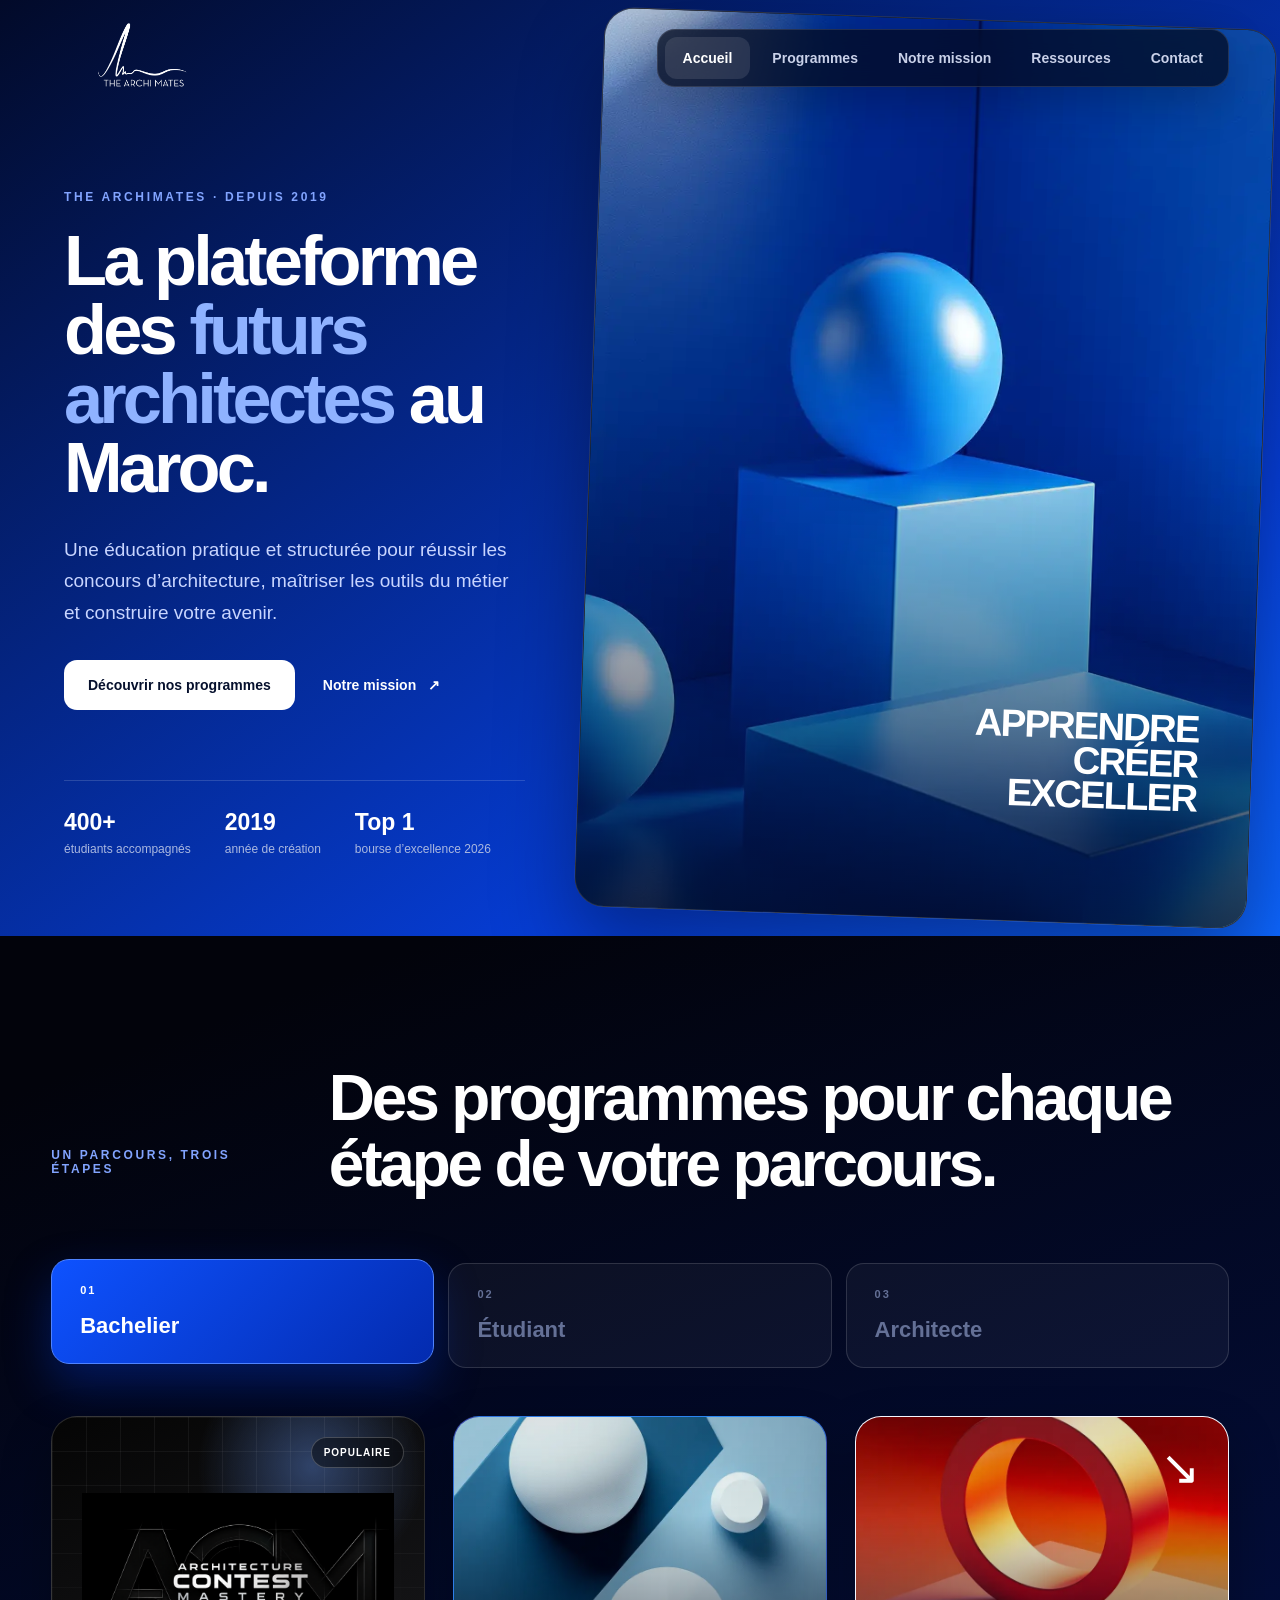
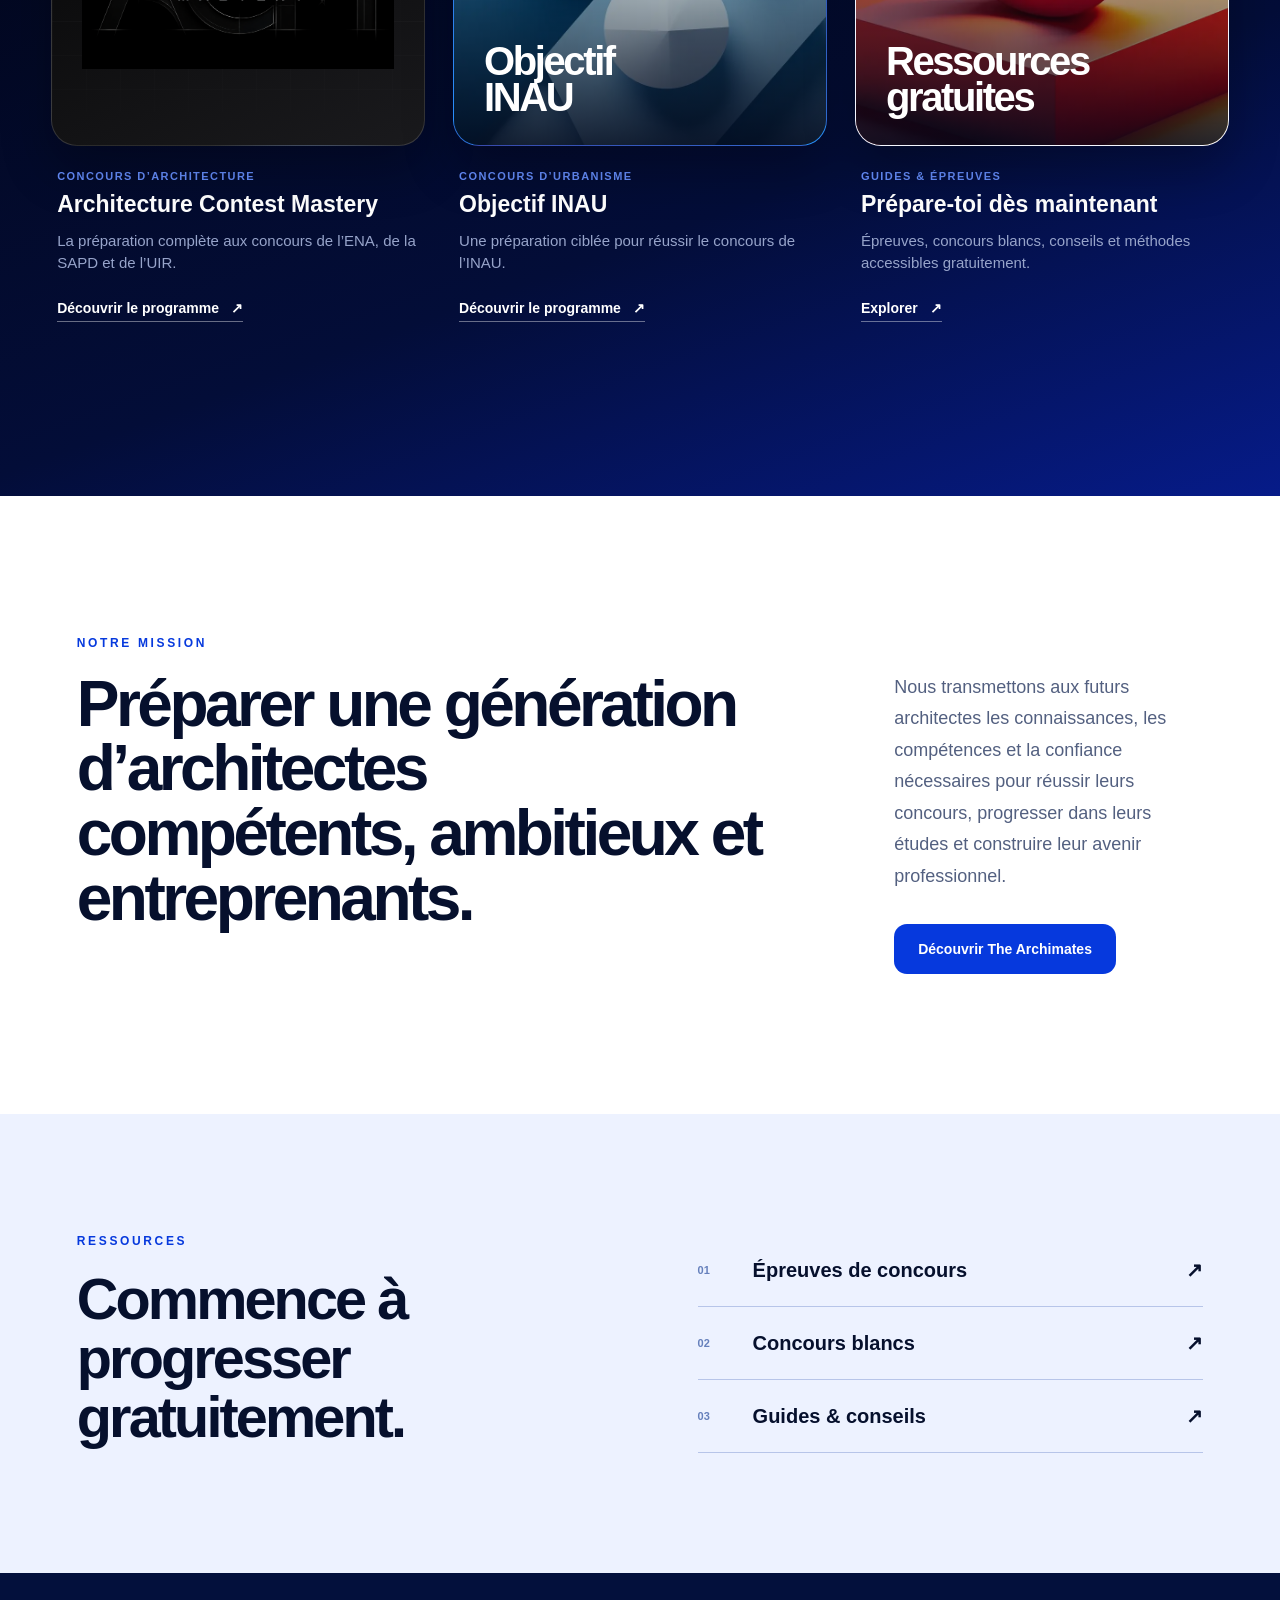
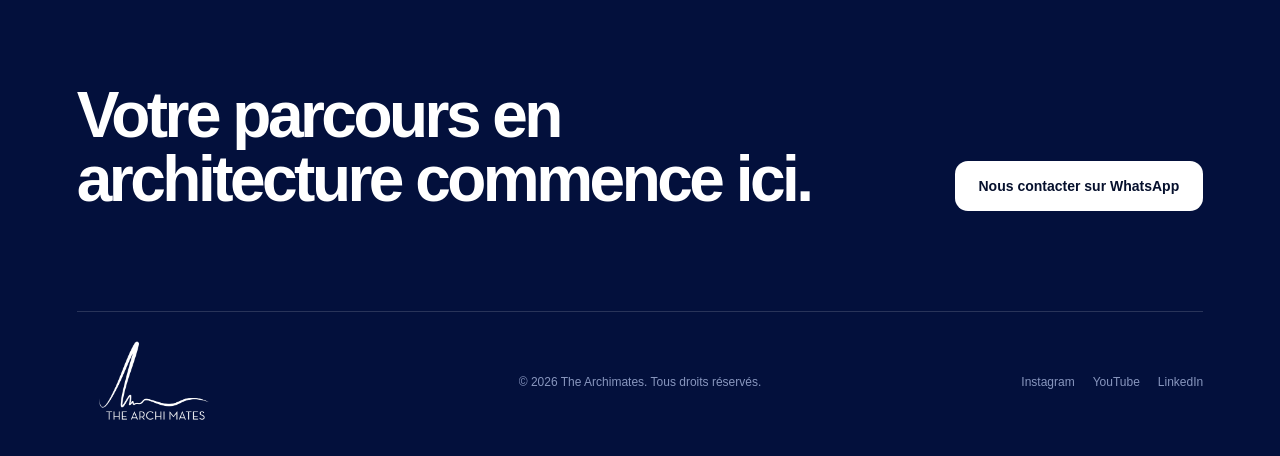
==== commit bc0539c1: "change from gpt" ====
--- a/index.html
+++ b/index.html
@@ -1,302 +1,119 @@
-<!DOCTYPE html>
+<!doctype html>
 <html lang="fr">
-  <head>
-    <meta charset="UTF-8" />
-    <meta name="viewport" content="width=device-width, initial-scale=1.0" />
-    <title>The Archi Mates | Préparation architecture Maroc</title>
-    <meta name="description" content="The Archi Mates aide les étudiants marocains à préparer SAPD, ENA, INAU et le passage du bac vers l’architecture." />
-    <meta name="keywords" content="architecture maroc, SAPD, ENA, INAU, préparation architecture, bac architecture, The Archi Mates" />
-    <meta name="robots" content="index, follow" />
-    <link rel="canonical" href="https://thearchimates.com/" />
-    <meta property="og:title" content="The Archi Mates" />
-    <meta property="og:description" content="Préparation architecture au Maroc : SAPD, ENA, INAU, bac et accompagnement pour les futurs architectes." />
-    <meta property="og:type" content="website" />
-    <meta property="og:image" content="assets/hero-architecture.svg" />
-    <meta property="og:url" content="https://thearchimates.com/" />
-    <meta name="twitter:card" content="summary_large_image" />
-    <meta name="twitter:title" content="The Archi Mates" />
-    <meta name="twitter:description" content="Accompagnement des futurs architectes au Maroc." />
-    <link rel="icon" type="image/png" sizes="32x32" href="assets/favicon-32x32.png" />
-    <link rel="icon" type="image/png" sizes="16x16" href="assets/favicon-16x16.png" />
-    <link rel="shortcut icon" href="favicon.ico" />
-    <link rel="apple-touch-icon" sizes="180x180" href="assets/apple-touch-icon.png" />
-    <link rel="sitemap" type="application/xml" href="/sitemap.xml" />
-    <link rel="preconnect" href="https://fonts.googleapis.com" />
-    <link rel="preconnect" href="https://fonts.gstatic.com" crossorigin />
-    <link href="https://fonts.googleapis.com/css2?family=Inter:wght@400;500;600;700;800;900&display=swap" rel="stylesheet" />
-    <link rel="stylesheet" href="styles.css" />
-  </head>
-  <body>
-    <header class="topbar">
-      <div class="container nav-wrap">
-        <div class="brand">
-          <div class="brand-mark">TA</div>
-          <span>The Archi Mates</span>
+<head>
+  <meta charset="utf-8">
+  <meta name="viewport" content="width=device-width, initial-scale=1">
+  <title>The Archimates — La plateforme des futurs architectes au Maroc</title>
+  <meta name="description" content="Préparez les concours d'architecture au Maroc, développez vos compétences et construisez votre avenir avec The Archimates.">
+  <link rel="stylesheet" href="styles.css">
+  <link rel="icon" type="image/png" href="assets/favicon-64.png">
+  <link rel="stylesheet" href="imagery.css">
+</head>
+<body>
+  <header class="nav-wrap">
+    <a class="brand" href="#top" aria-label="The Archimates — Accueil">
+      <img src="assets/the-archimates-logo.png" alt="The Archimates">
+    </a>
+    <button class="menu-toggle" aria-expanded="false" aria-controls="nav-links">Menu</button>
+    <nav id="nav-links" class="nav-links" aria-label="Navigation principale">
+      <a class="active" href="#top">Accueil</a>
+      <a href="#programmes">Programmes</a>
+      <a href="#mission">Notre mission</a>
+      <a href="#ressources">Ressources</a>
+      <a href="#contact">Contact</a>
+    </nav>
+  </header>
+
+  <main id="top">
+    <section class="hero">
+      <div class="hero-copy">
+        <p class="eyebrow">THE ARCHIMATES · DEPUIS 2019</p>
+        <h1>La plateforme des <span>futurs architectes</span> au Maroc.</h1>
+        <p class="hero-text">Une éducation pratique et structurée pour réussir les concours d’architecture, maîtriser les outils du métier et construire votre avenir.</p>
+        <div class="hero-actions">
+          <a class="button button-light" href="#programmes">Découvrir nos programmes</a>
+          <a class="text-link" href="#mission">Notre mission <span aria-hidden="true">↗</span></a>
         </div>
-        <a href="#accueil" class="brand" aria-label="The Archi Mates">
-          <img src="assets/logo-white-cropped.png" alt="The Archi Mates" class="brand-logo" />
-        </a>
+        <div class="hero-proof" aria-label="Chiffres clés">
+          <div><strong>400+</strong><span>étudiants accompagnés</span></div>
+          <div><strong>2019</strong><span>année de création</span></div>
+          <div><strong>Top 1</strong><span>bourse d’excellence 2026</span></div>
+        </div>
+      </div>
+      <div class="hero-art supplied-art" aria-hidden="true">
+        <img src="assets/geometrie-bleue.webp" alt="" width="816" height="1456" fetchpriority="high">
+        <p>APPRENDRE<br>CRÉER<br>EXCELLER</p>
+      </div>
+    </section>
 
-        <nav class="main-nav" aria-label="Navigation principale">
-          <a href="#accueil">Accueil</a>
-          <a href="#programmes">Programmes</a>
-          <a href="/pro/">Formations Pro</a>
-          <a href="#processus">Processus</a>
-          <a href="#instagram">Instagram</a>
-          <a href="#missions">Mission</a>
-          <a href="#resultats">Résultats</a>
-          <a href="#instagram">Instagram</a>
-        </nav>
+    <section id="programmes" class="programs-section">
+      <div class="section-heading">
+        <p class="eyebrow">UN PARCOURS, TROIS ÉTAPES</p>
+        <h2>Des programmes pour chaque étape de votre parcours.</h2>
+      </div>
 
-        <a href="https://www.instagram.com/the.archimates" target="_blank" rel="noreferrer" class="button button-primary">Instagram</a>
+      <div class="audience-tabs" role="tablist" aria-label="Choisir un profil">
+        <button class="audience-tab active" role="tab" aria-selected="true" data-audience="bachelier"><span>01</span>Bachelier</button>
+        <button class="audience-tab" role="tab" aria-selected="false" data-audience="etudiant"><span>02</span>Étudiant</button>
+        <button class="audience-tab" role="tab" aria-selected="false" data-audience="architecte"><span>03</span>Architecte</button>
       </div>
-    </header>
 
-    <main id="accueil">
-      <section class="hero">
-        <div class="container hero-grid">
-          <div class="hero-copy">
-            <p class="eyebrow">We help turn 2BAC into architecture students</p>
-            <h1>The Archi Mates</h1>
-            <p class="subtitle">
-              On accompagne les passionnés d’architecture du Maroc pour réussir leur passage du bac aux écoles et concours
-              comme SAPD, ENA et INAU, avec une méthode claire, motivante et orientée résultats.
-            </p>
-
-            <div class="cta-row">
-              <a href="#programmes" class="button button-primary">Découvrir les programmes</a>
-              <a href="#missions" class="button button-secondary">Notre mission</a>
+      <div class="program-panels">
+        <div class="program-grid active" id="bachelier" role="tabpanel">
+          <article class="program-card featured">
+            <div class="card-visual acm-visual">
+              <img src="assets/acm-logo.png" alt="Architecture Contest Mastery">
+              <span class="badge">Populaire</span>
             </div>
-
-            <ul class="trust-list">
-              <li>Support pour les élèves 2BAC</li>
-              <li>Préparation SAPD / ENA / INAU</li>
-              <li>Accompagnement orienté architecture</li>
-            </ul>
-          </div>
-
-          <div class="hero-visual" aria-label="Illustration de The Archi Mates">
-            <img src="assets/hero-architecture.svg" alt="Illustration architecturale The Archi Mates" />
-            <div class="visual-card card-one">
-              <span class="mini-label">2BAC → SAPD</span>
-              <strong>Concours & admission</strong>
+            <div class="card-copy">
+              <p>Concours d’architecture</p>
+              <h3>Architecture Contest Mastery</h3>
+              <span>La préparation complète aux concours de l’ENA, de la SAPD et de l’UIR.</span>
+              <a href="acm.html">Découvrir le programme <b>↗</b></a>
             </div>
-            <div class="visual-card card-two">
-              <span class="mini-label">ENA / INAU</span>
-              <strong>Préparation ciblée</strong>
-            </div>
-            <div class="visual-card card-three">
-              <span class="mini-label">Architecture</span>
-              <strong>Esprit & méthode</strong>
-            </div>
-          </div>
-        </div>
-      </section>
-
-      <section class="section container" id="processus">
-        <div class="section-heading">
-          <p class="eyebrow">Processus</p>
-          <h2>Une préparation structurée pour avancer sans perdre le cap</h2>
+          </article>
+          <article class="program-card">
+            <div class="card-visual inau-visual illustrated-card"><img class="program-art" src="assets/geometrie-composition.webp" alt="" loading="lazy" width="816" height="1456"><strong>Objectif<br>INAU</strong></div>
+            <div class="card-copy"><p>Concours d’urbanisme</p><h3>Objectif INAU</h3><span>Une préparation ciblée pour réussir le concours de l’INAU.</span><a href="inau.html">Découvrir le programme <b>↗</b></a></div>
+          </article>
+          <article class="program-card light-card">
+            <div class="card-visual resources-visual illustrated-card"><img class="program-art" src="assets/geometrie-anneau.webp" alt="" loading="lazy" width="816" height="1456"><strong>Ressources<br>gratuites</strong><i>↘</i></div>
+            <div class="card-copy"><p>Guides & épreuves</p><h3>Prépare-toi dès maintenant</h3><span>Épreuves, concours blancs, conseils et méthodes accessibles gratuitement.</span><a href="#ressources">Explorer <b>↗</b></a></div>
+          </article>
         </div>
 
-        <div class="process-grid">
-          <article class="process-card">
-            <span class="step-no">01</span>
-            <h3>Évaluer</h3>
-            <p>On clarifie votre profil, votre objectif et les concours qui correspondent le mieux à votre projet.</p>
-          </article>
-
-          <article class="process-card">
-            <span class="step-no">02</span>
-            <h3>Structurer</h3>
-            <p>On transforme l’ambition en méthode : plan d’action, repères, priorités et routine de travail.</p>
-          </article>
-
-          <article class="process-card">
-            <span class="step-no">03</span>
-            <h3>Avancer</h3>
-            <p>On soutient chaque étape, avec un accompagnement motivant pour rester constants et sereins.</p>
-          </article>
-        </div>
-      </section>
-
-      <section class="section container" id="programmes">
-        <div class="section-heading">
-          <p class="eyebrow">Programmes</p>
-          <h2>Des parcours pensés pour les futurs architectes</h2>
+        <div class="program-grid" id="etudiant" role="tabpanel" hidden>
+          <article class="program-card featured"><div class="card-visual archicad-visual illustrated-card"><img class="program-art" src="assets/geometrie-verre.webp" alt="" loading="lazy" width="816" height="1456"><strong>ArchiCAD<br>Mastery</strong><span class="badge">Disponible</span></div><div class="card-copy"><p>Conception BIM</p><h3>ArchiCAD Mastery + Awards</h3><span>Réalise plus rapidement tes projets et améliore leur présentation.</span><a href="#contact">Découvrir <b>↗</b></a></div></article>
+          <article class="program-card"><div class="card-visual revit-visual illustrated-card"><img class="program-art" src="assets/geometrie-triangles.webp" alt="" loading="lazy" width="816" height="1456"><strong>Revit<br>Mastery</strong><span class="badge">En préparation</span></div><div class="card-copy"><p>Conception & développement</p><h3>Revit Mastery</h3><span>Une méthode structurée pour développer tes projets sur Revit.</span><a href="#contact">Liste prioritaire <b>↗</b></a></div></article>
+          <article class="program-card light-card"><div class="card-visual resources-visual illustrated-card"><img class="program-art" src="assets/geometrie-anneau.webp" alt="" loading="lazy" width="816" height="1456"><strong>Ressources<br>étudiantes</strong><i>↘</i></div><div class="card-copy"><p>Outils & méthodes</p><h3>Progresser dans tes études</h3><span>Des ressources pratiques pour concevoir et présenter tes projets.</span><a href="#ressources">Explorer <b>↗</b></a></div></article>
         </div>
 
-        <div class="tabs-wrap" aria-label="Programmes par profil">
-          <div class="profile-tabs" role="tablist">
-            <button class="tab active" type="button" data-profile="bachelier" aria-selected="true">2BAC</button>
-            <button class="tab" type="button" data-profile="etudiant" aria-selected="false">SAPD</button>
-            <button class="tab" type="button" data-profile="architecte" aria-selected="false">ENA / INAU</button>
-          </div>
-        </div>
-
-        <div class="profile-panels">
-          <div class="program-visual-wrap">
-            <img src="assets/programmes-visual.svg" alt="Visual of programmes" />
-          </div>
-
-          <article class="profile-panel active" data-panel="bachelier">
-            <div class="panel-header">
-              <span class="pill">2BAC</span>
-              <h3>Passer de la voie générale à l’architecture</h3>
-            </div>
-            <ul>
-              <li>Orientation claire vers SAPD, ENA et INAU</li>
-              <li>Conseils de préparation et méthodes de travail</li>
-              <li>Ressources utiles pour lancer votre projet</li>
-            </ul>
-          </article>
-
-          <article class="profile-panel" data-panel="etudiant">
-            <div class="panel-header">
-              <span class="pill">SAPD</span>
-              <h3>Renforcer son dossier et sa préparation</h3>
-            </div>
-            <ul>
-              <li>Préparation ciblée aux concours et admissions</li>
-              <li>Approche pratique pour mieux comprendre les épreuves</li>
-              <li>Suivi motivant pour progresser avec confiance</li>
-            </ul>
-          </article>
-
-          <article class="profile-panel" data-panel="architecte">
-            <div class="panel-header">
-              <span class="pill">ENA / INAU</span>
-              <h3>Se donner les meilleures chances d’intégration</h3>
-            </div>
-            <ul>
-              <li>Accompagnement sur les attentes institutionnelles</li>
-              <li>Conseils pour développer une vraie préparation</li>
-              <li>Support pour les profils ambitieux et motivés</li>
-            </ul>
-          </article>
-        </div>
-      </section>
-
-      <section class="section dark-section" id="resultats">
-        <div class="container results-grid">
-          <div class="section-heading left">
-            <p class="eyebrow">Résultats</p>
-            <h2>Une communauté qui avance ensemble</h2>
-          </div>
-
-          <div class="stats-grid">
-            <div class="stat-card">
-              <strong>17.9K</strong>
-              <span>Followers engagés</span>
-            </div>
-            <div class="stat-card">
-              <strong>2023–2026</strong>
-              <span>Accompagnement en continu</span>
-            </div>
-            <div class="stat-card">
-              <strong>2BAC</strong>
-              <span>Vers SAPD / ENA / INAU</span>
-            </div>
-            <div class="stat-card">
-              <strong>100%</strong>
-              <span>Focus sur les passionnés</span>
-            </div>
-          </div>
-        </div>
-      </section>
-
-      <section class="section container" id="missions">
-        <div class="mission-grid">
-          <div>
-            <p class="eyebrow">Notre mission</p>
-            <h2>Supporter les futurs architectes qui veulent aller loin.</h2>
-            <p>
-              The Archi Mates aide les élèves et étudiants passionnés par l’architecture à mieux se préparer, à comprendre les
-              enjeux des concours et à avancer avec méthode, conviction et confiance.
-            </p>
-          </div>
-
-          <div class="founder-card">
-            <img src="assets/founder-portrait.svg" alt="Portrait du fondateur" class="founder-image" />
-            <div class="founder-copy">
-              <h3>Le fondement</h3>
-              <p>Du bac à l’entrée dans les écoles, avec une logique de préparation simple, humaine et ambitieuse.</p>
-            </div>
-          </div>
-        </div>
-      </section>
-
-      <section class="section container" id="instagram">
-        <div class="section-heading">
-          <p class="eyebrow">Instagram</p>
-          <h2>Suivez l’actualité de The Archi Mates</h2>
-        </div>
-
-        <div class="instagram-grid">
-          <div class="instagram-feature">
-            <span class="insta-tag">@the.archimates</span>
-            <h3>Des contenus pensés pour les futurs architectes.</h3>
-            <p>Inspirations, conseils, orientation et motivation pour avancer avec clarté vers les écoles d’architecture.</p>
-            <a href="https://www.instagram.com/the.archimates" target="_blank" rel="noreferrer" class="button button-primary">Voir le profil</a>
-          </div>
-
-          <div class="instagram-card insta-card-one">
-            <span>Architecture</span>
-            <strong>Études</strong>
-          </div>
-
-          <div class="instagram-card insta-card-two">
-            <span>Orientation</span>
-            <strong>Concours</strong>
-          </div>
-
-          <div class="instagram-card insta-card-three">
-            <span>Motivation</span>
-            <strong>Progression</strong>
-          </div>
-        </div>
-      </section>
-
-      <section class="section cta-section">
-        <div class="container cta-panel">
-          <div>
-            <p class="eyebrow">Prêt à commencer ?</p>
-            <h2>On vous aide à construire le bon cap pour l’architecture.</h2>
-          </div>
-
-          <div class="cta-buttons">
-            <a href="https://www.instagram.com/the.archimates" target="_blank" rel="noreferrer" class="button button-primary">Suivre sur Instagram</a>
-            <a href="#programmes" class="button button-secondary">Voir les programmes</a>
-          </div>
-        </div>
-      </section>
-    </main>
-
-    <footer class="site-footer">
-      <div class="container footer-wrap">
-        <div>
-          <div class="brand footer-brand">
-            <div class="brand-mark">TA</div>
-            <span>The Archi Mates</span>
-          </div>
-          <a href="#accueil" class="brand footer-brand" aria-label="The Archi Mates">
-            <img src="assets/logo-white-cropped.png" alt="The Archi Mates" class="brand-logo" />
-          </a>
-        </div>
-
-        <div class="footer-links">
-          <a href="#accueil">Accueil</a>
-          <a href="#programmes">Programmes</a>
-          <a href="/pro/">Formations Pro</a>
-          <a href="#processus">Processus</a>
-          <a href="#instagram">Instagram</a>
-          <a href="#missions">Mission</a>
-          <a href="#resultats">Résultats</a>
-          <a href="#instagram">Instagram</a>
+        <div class="program-grid" id="architecte" role="tabpanel" hidden>
+          <article class="program-card"><div class="card-visual firm-visual illustrated-card"><img class="program-art" src="assets/geometrie-triangle-noir.webp" alt="" loading="lazy" width="816" height="1456"><strong>The<br>Winning Firm</strong><span class="badge">Ambition</span></div><div class="card-copy"><p>Marché privé</p><h3>The Winning Firm</h3><span>Positionner son agence sur le marché privé haut de gamme.</span><a href="#contact">Manifester mon intérêt <b>↗</b></a></div></article>
+          <article class="program-card"><div class="card-visual public-visual illustrated-card"><img class="program-art" src="assets/geometrie-bleue.webp" alt="" loading="lazy" width="816" height="1456"><strong>Marchés<br>Publics</strong><span class="badge">Ambition</span></div><div class="card-copy"><p>Commande publique</p><h3>Marchés Publics</h3><span>Comprendre les règles, les exigences et la réalité de ce choix.</span><a href="#contact">Manifester mon intérêt <b>↗</b></a></div></article>
+          <article class="program-card"><div class="card-visual dce-visual illustrated-card"><img class="program-art" src="assets/geometrie-verre.webp" alt="" loading="lazy" width="816" height="1456"><strong>DCE<br>Mastery</strong><span class="badge">Ambition 2027</span></div><div class="card-copy"><p>Excellence documentaire</p><h3>DCE Mastery</h3><span>Produire des dossiers complets, cohérents et respectés.</span><a href="#contact">Manifester mon intérêt <b>↗</b></a></div></article>
         </div>
       </div>
-    </footer>
+    </section>
 
-    <script src="script.js"></script>
-  </body>
+    <section id="mission" class="mission-section">
+      <p class="eyebrow">NOTRE MISSION</p>
+      <div class="mission-grid">
+        <h2>Préparer une génération d’architectes compétents, ambitieux et entreprenants.</h2>
+        <div><p>Nous transmettons aux futurs architectes les connaissances, les compétences et la confiance nécessaires pour réussir leurs concours, progresser dans leurs études et construire leur avenir professionnel.</p><a class="button button-blue" href="#contact">Découvrir The Archimates</a></div>
+      </div>
+    </section>
+
+    <section id="ressources" class="resource-section">
+      <div><p class="eyebrow">RESSOURCES</p><h2>Commence à progresser gratuitement.</h2></div>
+      <div class="resource-links"><a href="#contact"><span>01</span>Épreuves de concours<b>↗</b></a><a href="#contact"><span>02</span>Concours blancs<b>↗</b></a><a href="#contact"><span>03</span>Guides & conseils<b>↗</b></a></div>
+    </section>
+  </main>
+
+  <footer id="contact">
+    <div class="footer-top"><h2>Votre parcours en architecture commence ici.</h2><a class="button button-light" href="https://wa.me/212623069864">Nous contacter sur WhatsApp</a></div>
+    <div class="footer-bottom"><img src="assets/the-archimates-logo.png" alt="The Archimates"><p>© 2026 The Archimates. Tous droits réservés.</p><div><a href="#">Instagram</a><a href="#">YouTube</a><a href="#">LinkedIn</a></div></div>
+  </footer>
+  <script src="script.js"></script>
+</body>
 </html>
--- a/styles.css
+++ b/styles.css
@@ -1,720 +1,2 @@
-:root {
-  --bg: #060707;
-  --bg-soft: #101213;
-  --panel: rgba(255, 255, 255, 0.04);
-  --panel-strong: rgba(255, 255, 255, 0.06);
-  --line: rgba(255, 255, 255, 0.12);
-  --text: #edf1f5;
-  --muted: rgba(237, 241, 245, 0.74);
-  --soft: rgba(237, 241, 245, 0.6);
-  --accent: #8ec5ff;
-  --accent-strong: #74b7ff;
-  --shadow: rgba(0, 0, 0, 0.35);
-}
-
-* {
-  box-sizing: border-box;
-}
-
-html {
-  scroll-behavior: smooth;
-}
-
-body {
-  margin: 0;
-  background: var(--bg);
-  color: var(--text);
-  font-family: "Inter", "Segoe UI", sans-serif;
-}
-
-img {
-  max-width: 100%;
-  display: block;
-}
-
-body::before {
-  content: "";
-  position: fixed;
-  inset: 0;
-  background: radial-gradient(circle at top, rgba(142, 197, 255, 0.08), transparent 28%);
-  pointer-events: none;
-}
-
-.container {
-  width: min(1200px, calc(100% - 40px));
-  margin: 0 auto;
-}
-
-.topbar {
-  position: sticky;
-  top: 0;
-  z-index: 10;
-  background: rgba(6, 7, 7, 0.72);
-  backdrop-filter: blur(12px);
-  border-bottom: 1px solid var(--line);
-}
-
-.nav-wrap {
-  display: flex;
-  align-items: center;
-  justify-content: space-between;
-  min-height: 72px;
-  gap: 20px;
-}
-
-.brand {
-  display: inline-flex;
-  align-items: center;
-  gap: 12px;
-  font-weight: 700;
-  letter-spacing: -0.04em;
-  text-decoration: none;
-  color: var(--text);
-}
-
-.brand-logo {
-  height: 44px;
-  width: auto;
-  max-width: 190px;
-  object-fit: contain;
-  display: block;
-}
-
-.brand-mark {
-  width: 38px;
-  height: 38px;
-  display: grid;
-  place-items: center;
-  background: linear-gradient(135deg, #e8f2ff, #8ec5ff);
-  color: #081217;
-  border-radius: 10px;
-  font-size: 0.9rem;
-  font-weight: 800;
-  overflow: hidden;
-}
-
-.main-nav {
-  display: flex;
-  align-items: center;
-  gap: 26px;
-}
-
-.main-nav a,
-.footer-links a {
-  color: var(--muted);
-  text-decoration: none;
-  transition: color 0.2s ease;
-}
-
-.main-nav a:hover,
-.footer-links a:hover {
-  color: var(--text);
-}
-
-.button {
-  display: inline-flex;
-  align-items: center;
-  justify-content: center;
-  min-height: 48px;
-  padding: 0 20px;
-  border-radius: 999px;
-  border: 1px solid var(--line);
-  text-decoration: none;
-  font-weight: 700;
-  transition: transform 0.2s ease, box-shadow 0.2s ease;
-}
-
-.button:hover {
-  transform: translateY(-1px);
-}
-
-.button-primary {
-  background: linear-gradient(135deg, rgba(255,255,255,0.1), rgba(142,197,255,0.18));
-  color: var(--text);
-  box-shadow: 0 12px 24px rgba(142, 197, 255, 0.12);
-}
-
-.button-secondary {
-  background: transparent;
-  color: var(--text);
-}
-
-.hero {
-  padding: 70px 0 32px;
-}
-
-.hero-grid {
-  display: grid;
-  grid-template-columns: 1.2fr 0.8fr;
-  align-items: center;
-  gap: 30px;
-}
-
-.eyebrow {
-  margin: 0 0 16px;
-  font-size: 0.8rem;
-  letter-spacing: 0.14em;
-  text-transform: uppercase;
-  color: var(--accent-strong);
-  font-weight: 700;
-}
-
-h1 {
-  margin: 0;
-  font-size: clamp(2.6rem, 5vw, 5rem);
-  line-height: 1.02;
-  letter-spacing: -0.06em;
-}
-
-.subtitle {
-  max-width: 640px;
-  margin-top: 18px;
-  color: var(--muted);
-  font-size: 1.12rem;
-  line-height: 1.7;
-}
-
-.cta-row {
-  display: flex;
-  flex-wrap: wrap;
-  gap: 16px;
-  margin-top: 26px;
-}
-
-.trust-list {
-  list-style: none;
-  margin: 30px 0 0;
-  padding: 0;
-  display: flex;
-  flex-wrap: wrap;
-  gap: 18px 28px;
-  color: var(--muted);
-}
-
-.trust-list li {
-  position: relative;
-  padding-left: 18px;
-}
-
-.trust-list li::before {
-  content: "";
-  position: absolute;
-  left: 0;
-  top: 0.62em;
-  width: 8px;
-  height: 8px;
-  border-radius: 50%;
-  background: var(--accent-strong);
-}
-
-.hero-visual {
-  position: relative;
-  min-height: 460px;
-  border: 1px solid var(--line);
-  border-radius: 28px;
-  background: linear-gradient(135deg, rgba(255,255,255,0.04), rgba(142,197,255,0.07));
-  overflow: hidden;
-}
-
-.hero-visual img {
-  width: 100%;
-  height: 100%;
-  object-fit: cover;
-  display: block;
-}
-
-.hero-visual::before {
-  content: "";
-  position: absolute;
-  inset: 0;
-  background: linear-gradient(180deg, rgba(0,0,0,0), rgba(0,0,0,0.14));
-}
-
-.visual-card {
-  position: absolute;
-  display: flex;
-  flex-direction: column;
-  gap: 8px;
-  background: rgba(16, 18, 19, 0.82);
-  border: 1px solid var(--line);
-  border-radius: 18px;
-  padding: 18px 18px;
-  box-shadow: 0 18px 40px rgba(0,0,0,0.2);
-}
-
-.card-one {
-  left: 32px;
-  top: 52px;
-  width: 270px;
-}
-
-.card-two {
-  right: 30px;
-  top: 170px;
-  width: 245px;
-}
-
-.card-three {
-  left: 70px;
-  bottom: 42px;
-  width: 250px;
-}
-
-.mini-label {
-  font-size: 0.7rem;
-  text-transform: uppercase;
-  letter-spacing: 0.08em;
-  color: var(--accent-strong);
-  font-weight: 700;
-}
-
-.visual-card strong {
-  font-size: 1.25rem;
-  line-height: 1.4;
-}
-
-.section {
-  padding: 80px 0;
-}
-
-.process-grid {
-  display: grid;
-  grid-template-columns: repeat(3, minmax(0, 1fr));
-  gap: 20px;
-}
-
-.process-card {
-  padding: 28px 24px;
-  border: 1px solid var(--line);
-  border-radius: 22px;
-  background: rgba(255, 255, 255, 0.02);
-}
-
-.step-no {
-  display: inline-flex;
-  margin-bottom: 18px;
-  padding: 7px 10px;
-  border-radius: 999px;
-  background: rgba(142,197,255,0.1);
-  border: 1px solid rgba(142,197,255,0.25);
-  color: var(--accent-strong);
-  font-weight: 800;
-  letter-spacing: 0.08em;
-}
-
-.process-card h3 {
-  margin: 0 0 12px;
-  font-size: 1.7rem;
-  letter-spacing: -0.05em;
-}
-
-.process-card p {
-  margin: 0;
-  color: var(--muted);
-  line-height: 1.7;
-}
-
-.section-heading {
-  margin-bottom: 28px;
-}
-
-.section-heading h2 {
-  margin: 0;
-  font-size: clamp(2rem, 3vw, 3rem);
-  line-height: 1.08;
-  letter-spacing: -0.05em;
-}
-
-.tabs-wrap {
-  margin-bottom: 22px;
-}
-
-.profile-tabs {
-  display: flex;
-  flex-wrap: wrap;
-  gap: 18px 28px;
-}
-
-.tab {
-  background: transparent;
-  color: var(--soft);
-  border: none;
-  font-size: clamp(1.2rem, 2vw, 2rem);
-  font-weight: 700;
-  cursor: pointer;
-  padding: 0;
-  transition: color 0.2s ease, transform 0.2s ease;
-}
-
-.tab:hover {
-  color: var(--text);
-}
-
-.tab.active {
-  color: var(--text);
-  text-shadow: 0 0 18px rgba(142,197,255,0.8);
-}
-
-.program-visual-wrap {
-  margin-bottom: 22px;
-  border: 1px solid var(--line);
-  border-radius: 22px;
-  overflow: hidden;
-  background: rgba(255,255,255,0.02);
-}
-
-.program-visual-wrap img {
-  display: block;
-  width: 100%;
-  height: auto;
-}
-
-.profile-panel {
-  display: none;
-  padding: 28px 30px;
-  border: 1px solid var(--line);
-  border-radius: 22px;
-  background: rgba(255, 255, 255, 0.02);
-}
-
-.profile-panel.active {
-  display: block;
-}
-
-.panel-header {
-  display: flex;
-  flex-direction: column;
-  gap: 10px;
-  margin-bottom: 16px;
-}
-
-.pill {
-  display: inline-flex;
-  width: fit-content;
-  padding: 7px 12px;
-  border-radius: 999px;
-  border: 1px solid rgba(142,197,255,0.4);
-  background: rgba(142,197,255,0.08);
-  color: var(--accent-strong);
-  font-size: 0.78rem;
-  font-weight: 700;
-  letter-spacing: 0.08em;
-  text-transform: uppercase;
-}
-
-.profile-panel h3 {
-  margin: 0;
-  font-size: clamp(1.7rem, 2vw, 2.5rem);
-  letter-spacing: -0.05em;
-}
-
-.profile-panel ul {
-  margin: 0;
-  padding-left: 18px;
-  color: var(--muted);
-  line-height: 1.8;
-}
-
-.dark-section {
-  background: rgba(255, 255, 255, 0.02);
-  border-top: 1px solid var(--line);
-  border-bottom: 1px solid var(--line);
-}
-
-.results-grid {
-  display: grid;
-  grid-template-columns: 1fr 1.3fr;
-  gap: 20px 40px;
-  align-items: center;
-}
-
-.left {
-  margin: 0;
-}
-
-.stats-grid {
-  display: grid;
-  grid-template-columns: repeat(2, minmax(180px, 1fr));
-  gap: 18px;
-}
-
-.stat-card {
-  padding: 24px 20px;
-  border: 1px solid var(--line);
-  border-radius: 18px;
-  background: rgba(255,255,255,0.02);
-}
-
-.stat-card strong {
-  display: block;
-  font-size: clamp(1.8rem, 2vw, 2.5rem);
-  margin-bottom: 8px;
-  letter-spacing: -0.05em;
-}
-
-.stat-card span {
-  color: var(--muted);
-  line-height: 1.5;
-}
-
-.mission-grid {
-  display: grid;
-  grid-template-columns: 1.2fr 0.8fr;
-  gap: 28px;
-  align-items: center;
-}
-
-.mission-grid h2 {
-  margin: 0 0 16px;
-  font-size: clamp(2.2rem, 3vw, 3.2rem);
-  line-height: 1.08;
-  letter-spacing: -0.05em;
-}
-
-.mission-grid p {
-  color: var(--muted);
-  line-height: 1.8;
-  margin: 0;
-}
-
-.founder-card {
-  border: 1px solid var(--line);
-  border-radius: 24px;
-  overflow: hidden;
-  background: rgba(255,255,255,0.02);
-}
-
-.founder-image {
-  display: block;
-  width: 100%;
-  height: 260px;
-  object-fit: cover;
-  background: linear-gradient(135deg, rgba(255,255,255,0.06), rgba(142,197,255,0.12));
-  border-bottom: 1px solid var(--line);
-}
-
-.founder-copy {
-  padding: 24px;
-}
-
-.founder-copy h3 {
-  margin: 0 0 8px;
-  font-size: 1.5rem;
-}
-
-.instagram-grid {
-  display: grid;
-  grid-template-columns: 1.2fr 0.8fr 0.8fr 0.8fr;
-  gap: 18px;
-  align-items: stretch;
-}
-
-.instagram-feature,
-.instagram-card {
-  border: 1px solid var(--line);
-  border-radius: 24px;
-  background: rgba(255,255,255,0.02);
-}
-
-.instagram-feature {
-  padding: 28px;
-  display: flex;
-  flex-direction: column;
-  justify-content: center;
-  gap: 14px;
-}
-
-.insta-tag {
-  display: inline-flex;
-  width: fit-content;
-  padding: 7px 12px;
-  border-radius: 999px;
-  background: rgba(255,255,255,0.05);
-  border: 1px solid rgba(255,255,255,0.12);
-  color: var(--accent-strong);
-  font-size: 0.75rem;
-  font-weight: 700;
-  letter-spacing: 0.08em;
-  text-transform: lowercase;
-}
-
-.instagram-feature h3 {
-  margin: 0;
-  font-size: clamp(1.8rem, 2.5vw, 2.6rem);
-  letter-spacing: -0.05em;
-  line-height: 1.08;
-}
-
-.instagram-feature p {
-  margin: 0;
-  color: var(--muted);
-  line-height: 1.7;
-}
-
-.instagram-card {
-  min-height: 220px;
-  padding: 20px;
-  display: flex;
-  flex-direction: column;
-  justify-content: flex-end;
-  gap: 8px;
-  position: relative;
-  overflow: hidden;
-}
-
-.instagram-card::before {
-  content: "";
-  position: absolute;
-  inset: 0;
-  background: linear-gradient(180deg, rgba(255,255,255,0.04), rgba(0,0,0,0.18));
-}
-
-.instagram-card > * {
-  position: relative;
-  z-index: 1;
-}
-
-.insta-card-one {
-  background: linear-gradient(135deg, rgba(142,197,255,0.2), rgba(255,255,255,0.04));
-}
-
-.insta-card-two {
-  background: linear-gradient(135deg, rgba(255,255,255,0.08), rgba(142,197,255,0.14));
-}
-
-.insta-card-three {
-  background: linear-gradient(135deg, rgba(255,255,255,0.05), rgba(122, 154, 255, 0.16));
-}
-
-.instagram-card span {
-  font-size: 0.72rem;
-  letter-spacing: 0.08em;
-  text-transform: uppercase;
-  color: var(--accent-strong);
-  font-weight: 700;
-}
-
-.instagram-card strong {
-  font-size: 1.8rem;
-  letter-spacing: -0.05em;
-}
-
-.cta-section {
-  padding-top: 0;
-}
-
-.cta-panel {
-  display: flex;
-  align-items: center;
-  justify-content: space-between;
-  gap: 24px;
-  padding: 32px 28px;
-  border: 1px solid var(--line);
-  border-radius: 28px;
-  background: linear-gradient(135deg, rgba(142,197,255,0.09), rgba(255,255,255,0.03));
-}
-
-.cta-panel h2 {
-  margin: 0;
-  max-width: 650px;
-  font-size: clamp(2rem, 3vw, 3rem);
-  letter-spacing: -0.05em;
-  line-height: 1.1;
-}
-
-.cta-buttons {
-  display: flex;
-  flex-wrap: wrap;
-  gap: 12px;
-}
-
-.site-footer {
-  border-top: 1px solid var(--line);
-  padding: 22px 0 40px;
-}
-
-.footer-wrap {
-  display: flex;
-  justify-content: space-between;
-  align-items: center;
-  gap: 20px;
-}
-
-.footer-brand {
-  font-size: 1.05rem;
-}
-
-.footer-links {
-  display: flex;
-  flex-wrap: wrap;
-  gap: 16px 24px;
-}
-
-@media (max-width: 860px) {
-  .nav-wrap,
-  .hero-grid,
-  .results-grid,
-  .mission-grid,
-  .footer-wrap,
-  .cta-panel {
-    grid-template-columns: 1fr;
-    display: grid;
-  }
-
-  .nav-wrap {
-    justify-content: stretch;
-    padding: 16px 0;
-  }
-
-  .process-grid {
-    grid-template-columns: 1fr;
-  }
-
-  .main-nav {
-    overflow-x: auto;
-    white-space: nowrap;
-    gap: 18px;
-  }
-
-  .button {
-    width: fit-content;
-  }
-
-  .hero {
-    padding-top: 50px;
-  }
-}
-
-@media (max-width: 640px) {
-  .container {
-    width: min(100% - 24px, 1200px);
-  }
-
-  .button {
-    width: 100%;
-  }
-
-  .cta-row {
-    flex-direction: column;
-  }
-
-  .stats-grid {
-    grid-template-columns: 1fr;
-  }
-
-  .hero-visual {
-    min-height: 360px;
-  }
-
-  .card-one,
-  .card-two,
-  .card-three {
-    width: calc(100% - 40px);
-    left: 20px;
-    right: 20px;
-  }
-
-  .card-one { top: 30px; }
-  .card-two { top: 160px; }
-  .card-three { bottom: 24px; }
-}
+:root{--blue:#0639dd;--deep:#020b2a;--ink:#06102d;--white:#fff;--muted:#9aa7cc;--line:rgba(255,255,255,.15);--radius:26px}*{box-sizing:border-box}html{scroll-behavior:smooth}body{margin:0;background:var(--deep);color:var(--white);font-family:Arial,Helvetica,sans-serif;-webkit-font-smoothing:antialiased}a{color:inherit;text-decoration:none}.nav-wrap{position:fixed;z-index:50;top:22px;left:4vw;right:4vw;display:flex;align-items:center;justify-content:space-between;pointer-events:none}.brand,.nav-links,.menu-toggle{pointer-events:auto}.brand img{width:188px;height:68px;object-fit:contain;filter:brightness(0) invert(1)}.nav-links{display:flex;gap:4px;padding:7px;background:rgba(3,9,27,.72);backdrop-filter:blur(18px);border:1px solid rgba(255,255,255,.12);border-radius:18px;box-shadow:0 16px 45px rgba(0,0,0,.22)}.nav-links a{padding:13px 18px;border-radius:12px;color:#c9d1e9;font-size:14px;font-weight:700}.nav-links a:hover,.nav-links a.active{background:rgba(255,255,255,.1);color:#fff}.menu-toggle{display:none}.hero{min-height:100vh;display:grid;grid-template-columns:46% 54%;overflow:hidden;background:linear-gradient(145deg,#020a29 0%,#063fdc 75%,#0d66ff 100%)}.hero-copy{padding:190px 5vw 80px;display:flex;flex-direction:column;justify-content:center}.eyebrow{font-size:12px;letter-spacing:.22em;font-weight:800;color:#82a4ff;margin:0 0 22px}.hero h1{font-size:clamp(48px,5.5vw,86px);line-height:.98;letter-spacing:-.055em;margin:0;max-width:820px}.hero h1 span{color:#8fb2ff}.hero-text{max-width:650px;color:#c8d5ff;font-size:19px;line-height:1.65;margin:32px 0}.hero-actions{display:flex;align-items:center;gap:28px}.button{display:inline-flex;align-items:center;justify-content:center;padding:17px 24px;border-radius:13px;font-size:14px;font-weight:800}.button-light{background:#fff;color:#06102d}.button-blue{background:var(--blue);color:#fff}.text-link{font-size:14px;font-weight:800}.text-link span{margin-left:8px}.hero-proof{display:flex;gap:34px;margin-top:70px;padding-top:28px;border-top:1px solid var(--line)}.hero-proof div{display:flex;flex-direction:column;gap:6px}.hero-proof strong{font-size:23px}.hero-proof span{color:#aab8e0;font-size:12px}.hero-art{position:relative;margin:18px 18px 18px 0;border-radius:30px;overflow:hidden;background:radial-gradient(circle at 70% 25%,rgba(74,143,255,.55),transparent 33%),linear-gradient(145deg,#071331,#020611 65%);border:1px solid rgba(255,255,255,.18);transform:rotate(2deg);box-shadow:0 40px 80px rgba(0,0,0,.35)}.blueprint-grid{position:absolute;inset:0;background-image:linear-gradient(rgba(99,154,255,.08) 1px,transparent 1px),linear-gradient(90deg,rgba(99,154,255,.08) 1px,transparent 1px);background-size:52px 52px;mask-image:linear-gradient(to bottom,black,transparent 90%)}.monogram{position:absolute;left:7%;bottom:-12%;font-size:48vw;line-height:.8;font-weight:900;color:transparent;-webkit-text-stroke:2px rgba(151,185,255,.38);letter-spacing:-.1em}.hero-art p{position:absolute;right:8%;bottom:8%;text-align:right;font-weight:900;font-size:clamp(25px,3vw,54px);line-height:.9;letter-spacing:-.05em}.orbit{position:absolute;border:1px solid rgba(161,193,255,.35);border-radius:50%}.orbit-one{width:440px;height:440px;right:-80px;top:8%}.orbit-two{width:620px;height:620px;right:-170px;top:-2%}.programs-section{padding:130px 4vw 150px;background:linear-gradient(160deg,#02030b 10%,#030d38 70%,#061b89)}.section-heading{display:flex;justify-content:space-between;align-items:end;gap:40px;margin-bottom:65px}.section-heading h2{font-size:clamp(38px,5vw,68px);line-height:1.03;letter-spacing:-.05em;max-width:900px;margin:0}.audience-tabs{display:grid;grid-template-columns:repeat(3,1fr);gap:14px;margin-bottom:48px}.audience-tab{position:relative;text-align:left;background:rgba(255,255,255,.045);border:1px solid rgba(255,255,255,.14);color:#647096;border-radius:18px;padding:24px 28px;font-size:22px;font-weight:800;cursor:pointer;transition:.28s ease}.audience-tab span{display:block;font-size:11px;letter-spacing:.18em;margin-bottom:17px}.audience-tab:hover{color:#cbd5f8;border-color:rgba(255,255,255,.3)}.audience-tab.active{color:#fff;background:linear-gradient(135deg,#0e52ff,#032baf);border-color:#4f83ff;box-shadow:0 20px 45px rgba(0,56,220,.35);transform:translateY(-4px)}.program-grid{display:grid;grid-template-columns:repeat(3,1fr);gap:28px;animation:fade .35s ease}.program-grid[hidden]{display:none}@keyframes fade{from{opacity:0;transform:translateY(12px)}to{opacity:1;transform:none}}.program-card{min-width:0}.card-visual{height:330px;border-radius:var(--radius);position:relative;overflow:hidden;display:flex;align-items:flex-end;padding:30px;background:#102770;border:1px solid rgba(255,255,255,.15);box-shadow:0 22px 50px rgba(0,0,0,.28)}.card-visual:before{content:"";position:absolute;inset:0;background-image:linear-gradient(rgba(255,255,255,.06) 1px,transparent 1px),linear-gradient(90deg,rgba(255,255,255,.06) 1px,transparent 1px);background-size:34px 34px;mask-image:linear-gradient(to bottom,black,transparent)}.card-visual strong{position:relative;font-size:40px;line-height:.9;letter-spacing:-.06em}.badge{position:absolute;top:20px;right:20px;padding:9px 12px;background:rgba(0,0,0,.45);backdrop-filter:blur(8px);border:1px solid rgba(255,255,255,.22);border-radius:30px;text-transform:uppercase;font-size:10px;font-weight:800;letter-spacing:.1em}.acm-visual{background:radial-gradient(circle at 70% 15%,#304369,transparent 30%),linear-gradient(155deg,#050505,#1a1a1d)}.acm-visual img{width:100%;height:100%;object-fit:contain;position:relative}.inau-visual{background:linear-gradient(145deg,#16289b,#027eff)}.resources-visual{background:#f3f5ff;color:#07143a}.resources-visual i{position:absolute;right:28px;top:22px;font-size:48px;font-style:normal}.archicad-visual{background:linear-gradient(145deg,#0b5dd7,#00a8e8)}.revit-visual{background:linear-gradient(145deg,#173a83,#5568ff)}.firm-visual{background:linear-gradient(145deg,#161d3b,#7656ff)}.public-visual{background:linear-gradient(145deg,#073474,#0089e9)}.dce-visual{background:linear-gradient(145deg,#232633,#5b6579)}.card-copy{padding:24px 6px}.card-copy p{text-transform:uppercase;color:#668fff;font-size:11px;letter-spacing:.13em;font-weight:800;margin:0 0 9px}.card-copy h3{font-size:23px;margin:0 0 12px}.card-copy span{display:block;min-height:48px;color:#97a4ca;line-height:1.5;font-size:15px}.card-copy a{display:inline-block;margin-top:22px;font-size:14px;font-weight:800;border-bottom:1px solid rgba(255,255,255,.4);padding-bottom:5px}.card-copy b{margin-left:8px}.mission-section{background:#fff;color:var(--ink);padding:140px 6vw}.mission-section .eyebrow{color:var(--blue)}.mission-grid{display:grid;grid-template-columns:1.45fr .65fr;gap:10vw;align-items:start}.mission-grid h2{font-size:clamp(42px,5vw,76px);line-height:1.01;letter-spacing:-.055em;margin:0}.mission-grid p{font-size:18px;color:#536080;line-height:1.75;margin:0 0 32px}.resource-section{background:#edf2ff;color:var(--ink);display:grid;grid-template-columns:1fr 1fr;gap:9vw;padding:120px 6vw}.resource-section .eyebrow{color:var(--blue)}.resource-section h2{font-size:clamp(38px,4.5vw,64px);line-height:1.02;letter-spacing:-.05em;margin:0}.resource-links{display:flex;flex-direction:column}.resource-links a{display:grid;grid-template-columns:55px 1fr auto;align-items:center;padding:24px 0;border-bottom:1px solid #b7c5e9;font-size:20px;font-weight:800}.resource-links span{font-size:11px;color:#6680bc}footer{padding:110px 6vw 32px;background:#03103c}.footer-top{display:flex;justify-content:space-between;align-items:end;gap:30px;padding-bottom:100px}.footer-top h2{max-width:800px;font-size:clamp(42px,5vw,76px);line-height:1;letter-spacing:-.055em;margin:0}.footer-bottom{display:grid;grid-template-columns:1fr auto 1fr;align-items:center;border-top:1px solid var(--line);padding-top:28px;color:#8896be;font-size:12px}.footer-bottom img{width:160px;filter:brightness(0) invert(1)}.footer-bottom div{justify-self:end;display:flex;gap:18px}
+@media(max-width:980px){.nav-wrap{top:12px;left:18px;right:18px}.brand img{width:145px;height:54px}.menu-toggle{display:block;background:rgba(3,9,27,.8);color:#fff;border:1px solid rgba(255,255,255,.18);border-radius:12px;padding:12px 15px;font-weight:800}.nav-links{display:none;position:absolute;top:64px;right:0;flex-direction:column;min-width:220px}.nav-links.open{display:flex}.hero{grid-template-columns:1fr;padding-top:0}.hero-copy{padding:145px 6vw 70px}.hero-art{height:520px;margin:0 18px 18px;transform:none}.hero-proof{flex-wrap:wrap}.section-heading,.mission-grid,.resource-section{grid-template-columns:1fr;display:grid}.program-grid{grid-template-columns:1fr 1fr}.audience-tab{padding:20px;font-size:17px}.footer-top{align-items:start;flex-direction:column}.footer-bottom{grid-template-columns:1fr;gap:22px}.footer-bottom div{justify-self:start}}@media(max-width:650px){.hero h1{font-size:47px}.hero-text{font-size:17px}.hero-actions{align-items:flex-start;flex-direction:column}.hero-proof{gap:22px}.hero-proof div{width:40%}.hero-art{height:390px}.monogram{font-size:90vw}.programs-section,.mission-section,.resource-section{padding:92px 20px}.audience-tabs{gap:7px}.audience-tab{padding:15px 11px;font-size:14px;border-radius:13px}.audience-tab span{margin-bottom:10px}.program-grid{grid-template-columns:1fr}.card-visual{height:280px}.mission-grid{gap:34px}.resource-section{gap:45px}footer{padding:85px 20px 25px}.footer-top{padding-bottom:70px}.footer-bottom img{width:145px}}
--- a/imagery.css
+++ b/imagery.css
@@ -0,0 +1 @@
+.supplied-art>img{position:absolute;inset:0;width:100%;height:100%;object-fit:cover}.supplied-art:after{content:"";position:absolute;inset:0;background:linear-gradient(transparent 45%,rgba(1,8,32,.78))}.supplied-art>p{z-index:1;color:white}.card-visual.illustrated-card{isolation:isolate;color:white}.card-visual .program-art{position:absolute;inset:0;width:100%;height:100%;object-fit:cover;object-position:center 58%;z-index:-2}.illustrated-card:after{content:"";position:absolute;inset:0;background:linear-gradient(rgba(0,6,25,.12),rgba(0,6,25,.05) 30%,rgba(0,6,25,.85));z-index:-1}.illustrated-card:before{display:none}.illustrated-card .badge{z-index:2}.drawing-gallery{background:#fff;color:#06102d;padding:110px 6vw}.drawing-gallery .eyebrow,.student-story .eyebrow{color:#0644df}.drawing-gallery h2,.student-story h2{font-size:clamp(36px,4.6vw,68px);line-height:1.06;letter-spacing:-.045em;margin:0}.gallery-intro{max-width:650px;font-size:18px;line-height:1.6;color:#536080;margin:24px 0 48px}.drawing-grid{display:grid;grid-template-columns:repeat(3,minmax(0,1fr));gap:48px 24px}.drawing-grid figure{margin:0;min-width:0}.drawing-grid a{display:block;border-radius:18px;transition:transform .2s}.drawing-grid a:hover{transform:translateY(-5px)}.drawing-grid img{display:block;width:100%;height:auto;aspect-ratio:911/725;object-fit:contain}.drawing-grid h3{font-size:18px;line-height:1.35;margin:20px 0 8px}.drawing-grid figcaption p{color:#536080;font-size:16px;line-height:1.5;margin:0}.student-story{background:#edf2ff;color:#06102d;padding:100px 9vw;display:grid;grid-template-columns:1fr .7fr;align-items:center;gap:10vw}.student-story p:not(.eyebrow){color:#536080;font-size:18px;line-height:1.7;margin:28px 0}.story-image{display:block;max-width:340px;justify-self:center}.story-image img{width:100%;height:auto;display:block}.drawing-gallery a:focus-visible,.student-story a:focus-visible{outline:3px solid #1763ff;outline-offset:6px}@media(max-width:980px){.drawing-grid{grid-template-columns:repeat(2,minmax(0,1fr))}.student-story{gap:40px}}@media(max-width:650px){.drawing-gallery,.student-story{padding:75px 20px}.drawing-grid{grid-template-columns:1fr;gap:40px}.student-story{grid-template-columns:1fr}.story-image{max-width:300px}.hero-art.supplied-art>img{object-position:center 60%}}@media(prefers-reduced-motion:reduce){.drawing-grid a{transition:none}}
